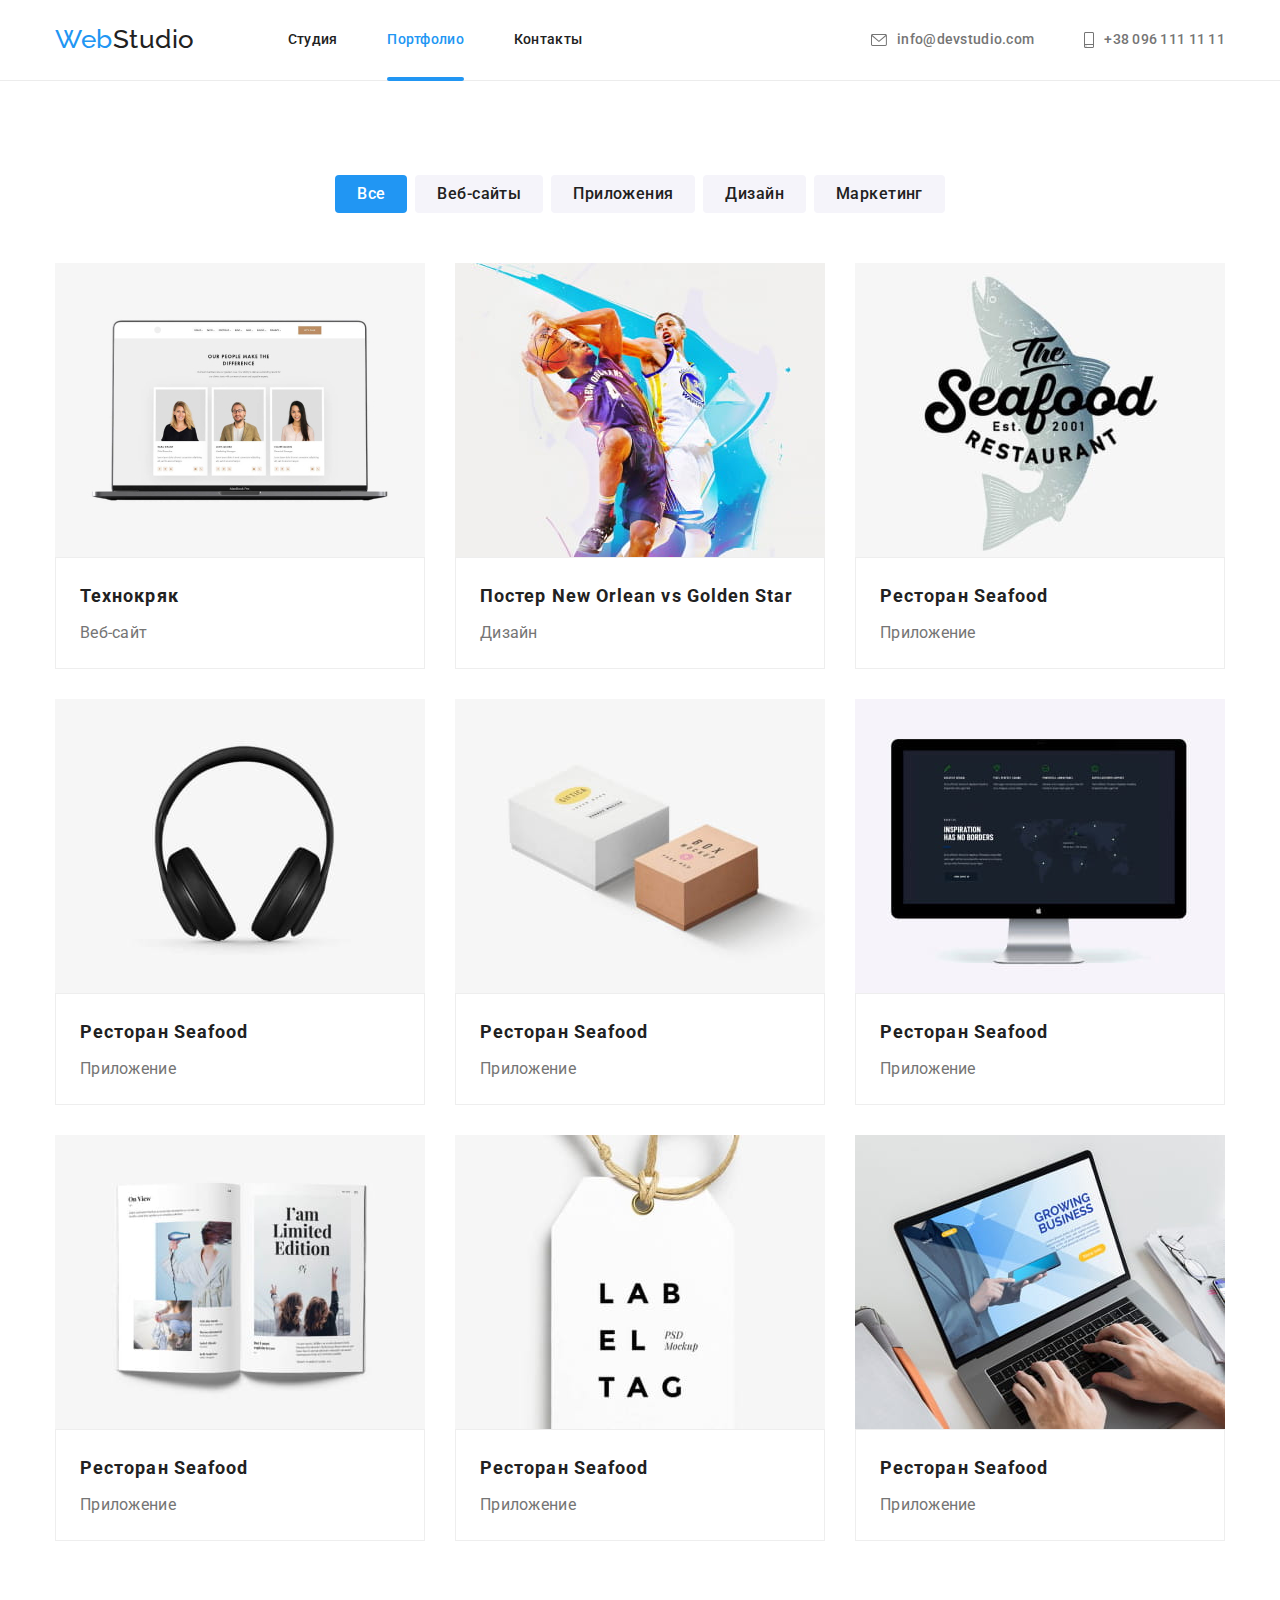
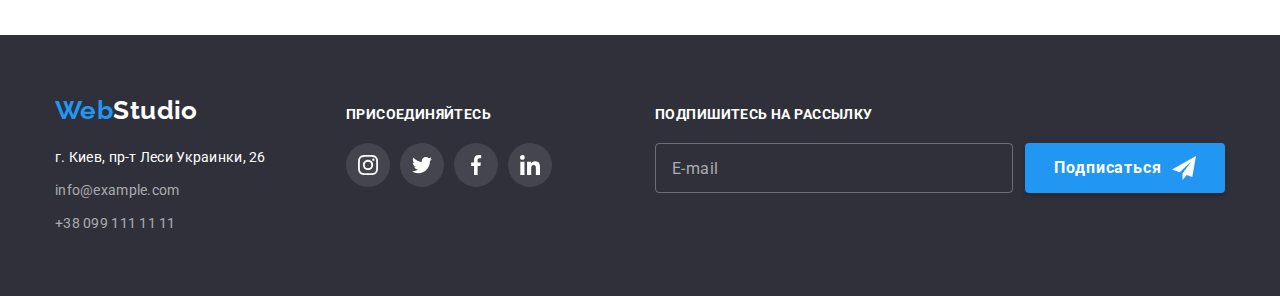
==== portfolio.html @ 921b95cb "added hw-06 files" ====
<!DOCTYPE html>
<html lang="ru">
  <head>
    <meta charset="UTF-8" />
    <meta http-equiv="X-UA-Compatible" content="IE=edge" />
    <meta name="viewport" content="width=device-width, initial-scale=1.0" />
    <title>Document</title>
    <link
      href="https://fonts.googleapis.com/css2?family=Raleway:wght@700&family=Roboto:wght@400;500;700;900&display=swap"
      rel="stylesheet"
    />
    <link
      rel="stylesheet"
      href="https://cdnjs.cloudflare.com/ajax/libs/modern-normalize/1.1.0/modern-normalize.min.css"
    />
    <link rel="stylesheet" href="./css/styles.css" />
  </head>
  <body>
    <!-- Шапка сайта -->
    <header class="header-wrap">
      <div class="container main-nav">
        <nav class="nav">
          <a href="./index.html" class="logo link"
            ><span class="accent">Web</span>Studio</a
          >

          <ul class="site-nav list">
            <li class="item">
              <a href="./index.html" class="link">Студия</a>
            </li>
            <li class="item">
              <a href="./portfolio.html" class="link current">Портфолио</a>
            </li>
            <li class="item"><a href="" class="link">Контакты</a></li>
          </ul>
        </nav>

        <ul class="address-nav list">
          <li class="item">
            <a href="mailto:info@devstudio.com" class="link contact">
              <svg class="mobile-icon" width="16" height="12">
                <use href="./images/icons.svg#envelope"></use>
              </svg>
              info@devstudio.com</a
            >
          </li>
          <li class="item">
            <a href="tel:+380961111111" class="link contact">
              <svg class="mobile-icon" width="10" height="16">
                <use href="./images/icons.svg#mobile"></use>
              </svg>
              +38 096 111 11 11</a
            >
          </li>
        </ul>
      </div>
    </header>

    <main>
      <!-- Герой -->
      <section class="section portfolio-wrap">
        <div class="container">
          <h1 class="visually-hidden">Примеры работ</h1>

          <div class="bnt-container">
            <ul class="filter-items list">
              <li class="item">
                <button type="button" class="btn-filter current">Все</button>
              </li>
              <li class="item">
                <button type="button" class="btn-filter">Веб-сайты</button>
              </li>
              <li class="item">
                <button type="button" class="btn-filter">Приложения</button>
              </li>
              <li class="item">
                <button type="button" class="btn-filter">Дизайн</button>
              </li>
              <li class="item">
                <button type="button" class="btn-filter">Маркетинг</button>
              </li>
            </ul>
          </div>

          <div class="examples-container">
            <ul class="examples-items list">
              <li class="item example">
                <a href="" class="link">
                  <div class="example-thumb">
                    <img
                      src="./images/web-tech.jpg"
                      class="image"
                      alt="приложение для ресторана"
                      width="370"
                    />
                    <p class="example-text">
                      Ресурс предлагает комплексные предложения с разным уровнем
                      функционала и сервисов. Все это позволит посетителю
                      получить исчерпывающие сведения <br />
                      о компании или частном лице.
                    </p>
                  </div>
                  <div class="text-wrap">
                    <h2 class="heading">Технокряк</h2>
                    <p class="name-filter text">Веб-сайт</p>
                  </div>
                </a>
              </li>

              <li class="item example">
                <a href="" class="link">
                  <div class="example-thumb">
                    <img
                      src="./images/desigh-poster.jpg"
                      class="image"
                      alt="приложение для ресторана"
                      width="370"
                    />
                    <p class="example-text">
                      Ресурс предлагает комплексные предложения с разным уровнем
                      функционала и сервисов. Все это позволит посетителю
                      получить исчерпывающие сведения <br />
                      о компании или частном лице.
                    </p>
                  </div>
                  <div class="text-wrap">
                    <h2 class="heading">Постер New Orlean vs Golden Star</h2>
                    <p class="name-filter text">Дизайн</p>
                  </div>
                </a>
              </li>

              <li class="item example">
                <a href="" class="link">
                  <div class="example-thumb">
                    <img
                      src="./images/app-restaurant.jpg"
                      class="image"
                      alt="приложение для ресторана"
                      width="370"
                    />
                    <p class="example-text">
                      Ресурс предлагает комплексные предложения с разным уровнем
                      функционала и сервисов. Все это позволит посетителю
                      получить исчерпывающие сведения <br />
                      о компании или частном лице.
                    </p>
                  </div>
                  <div class="text-wrap">
                    <h2 class="heading">Ресторан Seafood</h2>
                    <p class="name-filter text">Приложение</p>
                  </div>
                </a>
              </li>

              <li class="item example">
                <a href="" class="link">
                  <div class="example-thumb">
                    <img
                      src="./images/project-prime.jpg"
                      class="image"
                      alt="приложение для ресторана"
                      width="370"
                    />
                    <p class="example-text">
                      Ресурс предлагает комплексные предложения с разным уровнем
                      функционала и сервисов. Все это позволит посетителю
                      получить исчерпывающие сведения <br />
                      о компании или частном лице.
                    </p>
                  </div>
                  <div class="text-wrap">
                    <h2 class="heading">Ресторан Seafood</h2>
                    <p class="name-filter text">Приложение</p>
                  </div>
                </a>
              </li>

              <li class="item example">
                <a href="" class="link">
                  <div class="example-thumb">
                    <img
                      src="./images/boxes.jpg"
                      class="image"
                      alt="приложение для ресторана"
                      width="370"
                    />
                    <p class="example-text">
                      Ресурс предлагает комплексные предложения с разным уровнем
                      функционала и сервисов. Все это позволит посетителю
                      получить исчерпывающие сведения <br />
                      о компании или частном лице.
                    </p>
                  </div>
                  <div class="text-wrap">
                    <h2 class="heading">Ресторан Seafood</h2>
                    <p class="name-filter text">Приложение</p>
                  </div>
                </a>
              </li>

              <li class="item example">
                <a href="" class="link">
                  <div class="example-thumb">
                    <img
                      src="./images/web-inspirations.jpg"
                      class="image"
                      alt="приложение для ресторана"
                      width="370"
                    />
                    <p class="example-text">
                      Ресурс предлагает комплексные предложения с разным уровнем
                      функционала и сервисов. Все это позволит посетителю
                      получить исчерпывающие сведения <br />
                      о компании или частном лице.
                    </p>
                  </div>
                  <div class="text-wrap">
                    <h2 class="heading">Ресторан Seafood</h2>
                    <p class="name-filter text">Приложение</p>
                  </div>
                </a>
              </li>

              <li class="item example">
                <a href="" class="link">
                  <div class="example-thumb">
                    <img
                      src="./images/desing-limited.jpg"
                      class="image"
                      alt="приложение для ресторана"
                      width="370"
                    />
                    <p class="example-text">
                      Ресурс предлагает комплексные предложения с разным уровнем
                      функционала и сервисов. Все это позволит посетителю
                      получить исчерпывающие сведения <br />
                      о компании или частном лице.
                    </p>
                  </div>
                  <div class="text-wrap">
                    <h2 class="heading">Ресторан Seafood</h2>
                    <p class="name-filter text">Приложение</p>
                  </div>
                </a>
              </li>

              <li class="item example">
                <a href="" class="link">
                  <div class="example-thumb">
                    <img
                      src="./images/project-lab.jpg"
                      class="image"
                      alt="приложение для ресторана"
                      width="370"
                    />
                    <p class="example-text">
                      Ресурс предлагает комплексные предложения с разным уровнем
                      функционала и сервисов. Все это позволит посетителю
                      получить исчерпывающие сведения <br />
                      о компании или частном лице.
                    </p>
                  </div>
                  <div class="text-wrap">
                    <h2 class="heading">Ресторан Seafood</h2>
                    <p class="name-filter text">Приложение</p>
                  </div>
                </a>
              </li>

              <li class="item example">
                <a href="" class="link">
                  <div class="example-thumb">
                    <img
                      src="./images/app-growing.jpg"
                      class="image"
                      alt="приложение для ресторана"
                      width="370"
                    />
                    <p class="example-text">
                      Ресурс предлагает комплексные предложения с разным уровнем
                      функционала и сервисов. Все это позволит посетителю
                      получить исчерпывающие сведения <br />
                      о компании или частном лице.
                    </p>
                  </div>
                  <div class="text-wrap">
                    <h2 class="heading">Ресторан Seafood</h2>
                    <p class="name-filter text">Приложение</p>
                  </div>
                </a>
              </li>
            </ul>
          </div>
        </div>
      </section>
    </main>

    <!-- Подвал сайта -->
    <footer class="page-footer">
      <div class="container footer-wrap">
        <div class="address-wrap">
          <a href="./index.html" lang="en" class="logo footer"
            ><span class="accent">Web</span>Studio</a
          >

          <address class="address-section">
            <ul class="footer-items list">
              <li class="item">
                <a
                  href="https://goo.gl/maps/wA7wwZKrXkQfANAAA"
                  target="blank"
                  rel="noopener noreferrer"
                  class="link address"
                  >г. Киев, пр-т Леси Украинки, 26</a
                >
              </li>

              <li class="item">
                <a href="mailto:info@example.com" class="link contact"
                  >info@example.com</a
                >
              </li>

              <li class="item">
                <a href="tel:+380991111111" class="link contact"
                  >+38 099 111 11 11</a
                >
              </li>
            </ul>
          </address>
        </div>

        <div class="community">
          <p class="community-title">присоединяйтесь</p>
          <ul class="community-list">
            <li class="community-item list">
              <a href="https://www.instagram.com/" class="community-link link">
                <svg class="community-icon" width="20" height="20">
                  <use href="./images/icons.svg#instagram"></use>
                </svg>
              </a>
            </li>
            <li class="community-item list">
              <a href="https://www.twitter.com/" class="community-link link">
                <svg class="community-icon" width="20" height="20">
                  <use href="./images/icons.svg#twitter"></use>
                </svg>
              </a>
            </li>
            <li class="community-item list">
              <a href="https://www.facebook.com/" class="community-link link">
                <svg class="community-icon" width="20" height="20">
                  <use href="./images/icons.svg#facebook"></use>
                </svg>
              </a>
            </li>
            <li class="community-item list">
              <a href="https://www.linkedin.com/" class="community-link link">
                <svg class="community-icon" width="20" height="20">
                  <use href="./images/icons.svg#linkedin"></use>
                </svg>
              </a>
            </li>
          </ul>
        </div>
        <div class="subscribe-section">
          <form autocomplete="off">
            <label class="subscribe-field">
              <span class="subscribe-text">Подпишитесь на рассылку</span>
              <input
                type="e-mail"
                class="form-input"
                name="email"
                placeholder="E-mail"
              />
            </label>
          </form>
          <button type="submit" class="btn subscribe-btn">
            <span class="btn-text">Подписаться </span>
            <svg class="btn-icon" width="24" heigh="24">
              <use href="./images/icons.svg#send"></use>
            </svg>
          </button>
        </div>
      </div>
    </footer>
    <script src="./js/modal.js"></script>
  </body>
</html>
---- css/styles.css ----
/* html {
  box-sizing: border-box;
}

*,
*::before,
*::after {
  box-sizing: inherit;
} */

:root {
  --text-color: #757575;
  --primary-text-color: #212121;
  --accent-color: #2196f3;
  --primary-white-color: #ffffff;
  --secondary-bg-color: #f5f4fa;
  --footer-contact-color: rgba(255, 255, 255, 0.6);
}

body {
  background-color: var(--primary-white-color);
  color: var(--primary-text-color);

  font-family: Roboto, Arial, sans-serif;
  font-weight: 400;
  font-size: 14px;
  letter-spacing: 0.03em;
  line-height: 1.17;
}

/* Утилиты */

.list {
  padding: 0;
  margin: 0;
  list-style: none;
}

h1,
h2,
h3,
h4,
h5,
h6,
p {
  margin: 0;
}

ul,
ol {
  margin: 0;
  padding: 0;
  list-style: none;
}

button {
  cursor: pointer;
}

.btn {
  min-width: 200px;
  height: 50px;
  border: 0;
  border-radius: 4px;

  font-family: inherit;
  font-weight: 700;
  font-size: 16px;
  line-height: 1.88;
  letter-spacing: 0.06em;

  color: var(--primary-white-color);
  background-color: var(--accent-color);
  box-shadow: 0px 4px 4px rgba(0, 0, 0, 0.15);

  cursor: pointer;
}

.visually-hidden {
  position: absolute;
  white-space: nowrap;
  width: 1px;
  height: 1px;
  overflow: hidden;
  border: 0;
  padding: 0;
  clip: rect(0 0 0 0);
  clip-path: inset(50%);
  margin: -1px;
}

.container {
  margin-left: auto;
  margin-right: auto;
  width: 1200px;
  padding-left: 15px;
  padding-right: 15px;
}

/* --------------------------Navigation----------------------------- */

.header-wrap {
  border-bottom: 1px solid #ececec;
}

.main-nav {
  display: flex;
  align-items: center;
}

.nav {
  display: flex;
  align-items: center;
}

.site-nav {
  display: flex;
  margin-left: 93px;
}

.site-nav .item {
  position: relative;
}

.site-nav .item + .item,
.address-nav .item + .item {
  margin-left: 50px;
}

.address-nav {
  display: flex;
  margin-left: auto;
}

.logo {
  padding-top: 24px;
  padding-bottom: 25px;
  color: var(--primary-text-color);
  font-family: Raleway, sans-serif;
  font-weight: 700;
  font-size: 26px;
  line-height: 1.19;
  text-decoration: none;
}

.accent {
  color: var(--accent-color);
}

.site-nav .link {
  display: block;
  padding-top: 32px;
  padding-bottom: 32px;

  color: var(--primary-text-color);

  transition: color 250ms cubic-bezier(0.4, 0, 0.2, 1);
}

.site-nav .link:hover,
.site-nav .link:focus {
  color: var(--accent-color);
}

.link {
  font-weight: 500;
  line-height: 1.14;
  letter-spacing: 0.02em;
  text-decoration: none;
}

.link.current {
  color: var(--accent-color);
}

.link.current::after {
  position: absolute;
  left: 0;
  bottom: -1px;

  content: '';
  display: block;
  width: 100%;
  height: 4px;
  border-radius: 2px;
  background-color: var(--accent-color);
}

.address-nav .link {
  display: block;
  padding-top: 32px;
  padding-bottom: 32px;

  color: var(--text-color);

  transition: color 250ms cubic-bezier(0.4, 0, 0.2, 1);
}

.address-nav .link:hover,
.address-nav .link:focus {
  color: var(--accent-color);
}

.address-nav .contact {
  display: flex;
  align-items: center;
}

.mobile-icon {
  margin-right: 10px;
  fill: currentColor;

  transition: fill 250ms cubic-bezier(0.4, 0, 0.2, 1);
}

.mobile-icon:hover,
.mobile-icon:focus {
  fill: var(--accent-color);
}

/* ---------------------------------HERO----------------------------- */

.hero {
  padding-top: 200px;
  padding-bottom: 200px;
}

.overlay {
  max-width: 1600px;
  height: 600px;
  margin-left: auto;
  margin-right: auto;
  background-image: linear-gradient(
      to right,
      rgba(47, 48, 58, 0.4),
      rgba(47, 48, 58, 0.4)
    ),
    url(../images/hero-img.jpg);
  background-size: cover;
}

.hero-title {
  margin-top: 0;
  margin-bottom: 30px;
  margin-left: auto;
  margin-right: auto;
  max-width: 696px;

  color: var(--primary-white-color);

  font-weight: 900;
  font-size: 44px;
  line-height: 1.36;
  text-align: center;
  letter-spacing: 0.06em;
  text-transform: uppercase;
}

.btn-wrap {
  display: flex;
  justify-content: center;
  align-items: center;
}

.btn {
  transition: color 250ms cubic-bezier(0.4, 0, 0.2, 1),
    background-color 250ms cubic-bezier(0.4, 0, 0.2, 1);
}

.btn:hover,
.btn:focus {
  color: var(--accent-color);
  background-color: var(--primary-white-color);
}

/* -----------------------------Features----------------------------- */

.features {
  padding-top: 94px;
}

.feature-list .feature-icon {
  display: flex;
  justify-content: center;
  align-items: center;
  height: 120px;
  margin-bottom: 30px;
  background: #f5f4fa;
  border-radius: 4px;
}

.feature-list {
  display: flex;
  flex-wrap: wrap;
}

.feature-list .item {
  width: 270px;
}

.item-list:not(:last-child) {
  margin-right: 30px;
}

.feature-list .title {
  font-size: 14px;
  font-weight: 700;
  line-height: 1.14;
  text-transform: uppercase;
}

.list .text {
  margin-top: 10px;
  margin-bottom: 0;
  color: var(--text-color);

  line-height: 1.71;
}

.occupation {
  padding-top: 94px;
  padding-bottom: 94px;
}

.section-title {
  color: var(--primary-text-color);

  font-weight: 700;
  font-size: 36px;
  line-height: 1.17;
  text-align: center;
}

.features-items .title {
  color: var(--primary-text-color);
}

/* ---------------------------OCCUPATIONS----------------------------- */

.img-list {
  display: flex;
  flex-wrap: wrap;
  margin-top: 50px;
}

.img-list .item {
  position: relative;
}

.img-list .item:not(:last-child) {
  margin-right: 30px;
}

.occupation-overlay {
  position: absolute;
  left: 0;
  bottom: 3px;
  display: flex;
  align-items: center;
  justify-content: center;
  width: 100%;
  height: 70px;

  background: rgba(47, 48, 58, 0.8);
}

.occupation-title {
  font-family: 'Roboto';
  font-weight: 700;
  font-size: 14px;
  line-height: 1.14;
  text-transform: uppercase;
  color: var(--primary-white-color);
}

/* ------------------------------Members----------------------------- */

.members-wrap {
  padding-top: 94px;
  padding-bottom: 94px;
  background-color: var(--secondary-bg-color);
}

.member-items {
  display: flex;
  flex-wrap: wrap;
  margin-top: 50px;
}

.member-items .item {
  padding-bottom: 30px;
  background-color: var(--primary-white-color);
  box-shadow: 0px 1px 1px rgba(0, 0, 0, 0.14), 0px 2px 1px rgba(0, 0, 0, 0.2);
  border-radius: 0px 0px 4px 4px;
}

.member-items .item:not(:last-child) {
  margin-right: 30px;
}

.member-items .name {
  margin-top: 30px;
  margin-bottom: 0;

  color: var(--primary-text-color);

  font-weight: 500;
  font-size: 16px;
  line-height: 1.19;
  text-align: center;
}

.member-items .text {
  margin-top: 10px;

  font-size: 16px;
  line-height: 1.19;
  text-align: center;
}

/* ----------------------------SOCIALS------------------------ */

.social-list {
  display: flex;
  justify-content: center;
  align-items: center;
  margin-top: 16px;
}

.social-item .link {
  display: flex;
  align-items: center;
}

.social-item:not(:last-child) {
  margin-right: 10px;
}

.social-link {
  display: flex;
  justify-content: center;
  align-items: center;
  width: 44px;
  height: 44px;
  border-radius: 50%;
  background-color: transparent;

  transition: background-color 250ms cubic-bezier(0.4, 0, 0.2, 1);
}

.social-link:hover,
.social-link:focus {
  background-color: var(--accent-color);
}

.social-icon {
  fill: #afb1b8;

  transition: fill 250ms cubic-bezier(0.4, 0, 0.2, 1);
}

.social-item:hover .social-icon,
.social-link:focus .social-icon {
  fill: var(--primary-white-color);
}
/* --------------------------CLIENTS--------------------------- */

.clients {
  padding-top: 94px;
  padding-bottom: 94px;
}

.clients-title {
  text-align: center;
  margin-left: auto;
  margin-right: auto;
  margin-bottom: 50px;

  font-size: 36px;
  line-height: 1.17;
}

.clients-list {
  display: flex;
  justify-content: space-between;
}

.clients-item {
  width: 170px;
  height: 92px;
}

.clients-link {
  width: 100%;
  height: 100%;
  display: flex;
  align-items: center;
  justify-content: center;
  border: 1px solid #afb1b8;
  border-radius: 4px;

  transition: border-color 250ms cubic-bezier(0.4, 0, 0.2, 1);
}

.clients-link:hover,
.clients-link:focus {
  border-color: var(--accent-color);
}

.clients-icon {
  fill: #afb1b8;

  transition: fill 250ms cubic-bezier(0.4, 0, 0.2, 1);
}

.clients-link:hover .clients-icon,
.clients-link:focus .clients-icon {
  fill: var(--accent-color);
}

/* --------------------------Footer------------------------------ */

.page-footer .footer-wrap {
  display: flex;
  justify-content: space-between;
}

.address-wrap {
  display: flex;
  flex-direction: column;
  margin-right: 70px;
}

.page-footer {
  padding-top: 60px;
  padding-bottom: 60px;
  background-color: #2f303a;
}

.logo.footer {
  padding: 0;
  margin-bottom: 20px;
  color: var(--primary-white-color);
}

.footer-items .address {
  display: block;
  color: var(--primary-white-color);
}

.footer-items .contact {
  display: block;
  margin-top: 9px;

  color: var(--footer-contact-color);
}

.footer-items .link {
  font-weight: inherit;
  line-height: 1.71;
  text-decoration: none;
  font-style: normal;

  transition: color 250ms cubic-bezier(0.4, 0, 0.2, 1);
}

.footer-items .link:hover,
.footer-items .link:focus {
  color: var(--accent-color);
}

/* -------------------------COMMUNITY--------------------------- */

.community {
  min-width: 206px;
  margin-top: 12px;
  display: flex;
  flex-direction: column;
}

.community-title {
  display: flex;
  margin-bottom: 20px;

  font-weight: 700;
  font-size: 14px;
  line-height: 1.14;
  text-transform: uppercase;
  color: var(--primary-white-color);
}

.community-list {
  display: flex;
}

.community-item:not(:last-child) {
  margin-right: 10px;
}

.community-link {
  display: flex;
  justify-content: center;
  align-items: center;
  width: 44px;
  height: 44px;
  border-radius: 50%;
  background-color: rgba(255, 255, 255, 0.1);

  transition: background-color 250ms cubic-bezier(0.4, 0, 0.2, 1);
}

.community-link:hover,
.community-link:focus {
  background-color: var(--accent-color);
}

.community-icon {
  fill: var(--primary-white-color);
}

/* ---------------------------SUBSCRIBE---------------------------- */

.subscribe-section {
  display: flex;
  align-items: flex-end;
  min-width: 570px;
  height: 86px;
  margin-top: 12px;
  margin-left: 93px;
}

.subscribe-field {
  display: flex;
  flex-direction: column;
}

.subscribe-field input::placeholder {
  font-weight: 400;
  font-size: 16px;
  line-height: 1.25;
  letter-spacing: 0.03em;

  color: rgba(255, 255, 255, 0.6);
}

.subscribe-text {
  margin-bottom: 20px;

  font-weight: 700;
  line-height: 1.14;
  text-transform: uppercase;

  color: var(--primary-white-color);
}

.subscribe-btn {
  display: flex;
  align-items: center;
  justify-content: center;
  margin-left: 12px;
  font-weight: 700;
  font-size: 16px;
  line-height: 1.88;

  letter-spacing: 0.06em;
  fill: currentColor;

  transition: fill 250ms cubic-bezier(0.4, 0, 0.2, 1);
}

.btn-icon {
  height: 100%;
  margin-left: 10px;
}

.subscribe-btn:hover .btn-icon,
.subscribe-btn:focus .btn-icon {
  fill: var(--accent-color);
}

.form-input {
  padding-top: 15px;
  padding-bottom: 15px;
  padding-left: 16px;
  width: 358px;
  height: 50px;

  font-family: inherit;
  font-size: 16px;
  line-height: 1.25;

  display: flex;
  align-items: center;
  letter-spacing: 0.03em;

  color: rgba(255, 255, 255, 0.6);

  border: 1px solid rgba(255, 255, 255, 0.3);
  background-color: transparent;
  border-radius: 4px;
}

/* ---------------------------PORTFOLIO -------------------------*/
/* ----------------------------Buttons ----------------------------*/

.portfolio-wrap {
  padding-top: 94px;
  padding-bottom: 94px;
}

.filter-items {
  display: flex;
  flex-wrap: wrap;
  justify-content: center;
}

.filter-items .item:not(:last-child) {
  margin-right: 8px;
}

.btn-filter {
  padding: 6px 22px;
  border: 0;
  border-radius: 4px;

  color: var(--primary-text-color);
  background-color: var(--secondary-bg-color);

  font-family: inherit;
  font-weight: 500;
  font-size: 16px;
  line-height: 1.62;
  letter-spacing: inherit;

  transition: color 250ms cubic-bezier(0.4, 0, 0.2, 1),
    background-color 250ms cubic-bezier(0.4, 0, 0.2, 1),
    box-shadow 250ms cubic-bezier(0.4, 0, 0.2, 1);
}

.btn-filter:hover,
.btn-filter:focus {
  color: var(--primary-white-color);
  background-color: var(--accent-color);
  box-shadow: 0px 3px 1px rgba(0, 0, 0, 0.1), 0px 1px 2px rgba(0, 0, 0, 0.08),
    0px 2px 2px rgba(0, 0, 0, 0.12);
}

.btn-filter.current {
  color: var(--primary-white-color);
  background-color: var(--accent-color);

  cursor: pointer;
}

/* ------------------- Heading Portfolio --------------------------*/

.examples-items {
  display: flex;
  flex-wrap: wrap;
  margin-top: 50px;
  margin-right: -30px;
  margin-bottom: -30px;
}

.examples-items .item {
  width: calc(100% / 3 - 30px);
  margin-right: 30px;
  margin-bottom: 30px;
  overflow: hidden;

  transition: box-shadow 250ms cubic-bezier(0.4, 0, 0.2, 1);
}

.examples-items .item:hover {
  box-shadow: 0px 1px 1px rgba(0, 0, 0, 0.12), 0px 4px 4px rgba(0, 0, 0, 0.06),
    1px 4px 6px rgba(0, 0, 0, 0.16);
}

.text-wrap {
  padding: 20px 24px;

  border: 1px solid #eeeeee;
  box-sizing: border-box;
}

.image {
  display: block;
  line-height: 0;
}

.examples-items .heading {
  color: var(--primary-text-color);

  font-weight: 700;
  font-size: 18px;
  line-height: 2;
  letter-spacing: 0.06em;

  transition: color 250ms cubic-bezier(0.4, 0, 0.2, 1);
}

.examples-items .heading:hover,
.examples-items .heading:focus {
  color: var(--accent-color);
}

.examples-items .text {
  margin-top: 4px;

  font-size: 16px;
  line-height: 1.88;
  font-weight: 400;

  transition: color 250ms cubic-bezier(0.4, 0, 0.2, 1);
}

.examples-items .text:hover,
.examples-items .text:focus {
  color: var(--accent-color);
}

.example:hover .text-item {
  transform: translateY(0);
  opacity: 1;

  transition: transform 250ms cubic-bezier(0.4, 0, 0.2, 1);
}

.example:hover .example-text {
  transform: translateY(0);
  opacity: 1;

  transition: transform 250ms cubic-bezier(0.4, 0, 0.2, 1);
}

.example-thumb {
  position: relative;
  overflow: hidden;
}

.example-text {
  position: absolute;
  left: 0;
  top: 0;
  display: flex;
  align-items: center;
  padding: 63px 24px;
  width: 100%;
  height: 100%;
  background-color: rgba(33, 150, 243, 0.9);
  font-weight: 400;
  font-size: 18px;
  line-height: 1.56;
  letter-spacing: 0.03em;

  color: var(--primary-white-color);

  transform: translateY(100%);
  opacity: 0;
  transition: transform 250ms cubic-bezier(0.4, 0, 0.2, 1),
    opacity 250ms cubic-bezier(0.4, 0, 0.2, 1);
}

/* .text-item {
  position: absolute;
  left: 0;
  top: 0;
  z-index: 1;
  display: flex;
  padding: 63px 24px;

  transform: translateY(100%);
  opacity: 0;
  transition: transform 250ms cubic-bezier(0.4, 0, 0.2, 1),
    opacity 250ms cubic-bezier(0.4, 0, 0.2, 1);
} */

.example-text {
}

/* ---------------------------BACKDROP---------------------------- */

.backdrop {
  position: fixed;
  top: 0;
  left: 0;
  width: 100%;
  height: 100%;

  opacity: 1;

  background-color: rgba(0, 0, 0, 0.2);
}

.backdrop.is-hidden {
  opacity: 0;
  pointer-events: none;
}

.backdrop.is-hidden .modal {
  transform: translate(-50%, -50%) scale(0.3);
}

/* ----------------------------MODAL--------------------------------- */

.modal {
  position: absolute;
  top: 50%;
  left: 50%;
  transform: translate(-50%, -50%);
  min-width: 528px;
  min-height: 581px;
  padding: 40px;

  background-color: var(--primary-white-color);
  box-shadow: 0px 1px 3px rgba(0, 0, 0, 0.12), 0px 1px 1px rgba(0, 0, 0, 0.14),
    0px 2px 1px rgba(0, 0, 0, 0.2);
  border-radius: 4px;

  transform: translate(-50%, -50%) scale(1);

  transition: transform 250ms cubic-bezier(0.4, 0, 0.2, 1);
}

.modal-button {
  position: absolute;
  top: 8px;
  right: 8px;
  padding: 0;
  width: 30px;
  height: 30px;
  border: 1px solid rgba(0, 0, 0, 0.1);
  border-radius: 50%;

  background-color: var(--primary-white-color);
}

.modal-button:hover > .close-icon {
  fill: var(--accent-color);
}

.close-icon {
  position: absolute;
  left: 50%;
  right: 50%;
  transform: translate(-50%, -50%);
}

.form {
  position: relative;
}

.form-title {
  margin-bottom: 30px;
  font-size: 20px;
  line-height: 1.15;
  text-align: center;
}

.label-field {
  display: block;
  position: relative;
  margin-bottom: 28px;
}

.label-field:focus-within > .label-form-input {
  border-color: var(--accent-color);
  outline: none;
}

.label-field:focus-within > .form-icon {
  fill: var(--accent-color);
}

.label-form-input {
  display: block;
  border: 1px solid rgba(33, 33, 33, 0.2);
  border-radius: 4px;

  width: 100%;
  height: 40px;
  padding-left: 42px;

  line-height: 1.14;
  letter-spacing: 0.01em;
}

.text-label {
  position: relative;
  display: block;
  margin-bottom: 20px;
}

.text-label:focus-within > .text-input {
  border-color: var(--accent-color);
  outline: none;
}

.form-label {
  position: absolute;
  top: -18px;

  font-size: 12px;
  line-height: 1.16;
  letter-spacing: 0.01em;

  color: var(--text-color);
}

.comment-label {
  position: absolute;
  top: -18px;

  font-size: 12px;
  line-height: 1.16;
  letter-spacing: 0.01em;

  color: var(--text-color);
}

.text-input {
  width: 100%;
  height: 120px;
  padding: 12px 15px;

  border: 1px solid rgba(33, 33, 33, 0.2);
  border-radius: 4px;

  resize: none;
}

.text-input::placeholder {
  line-height: 1.14;
  letter-spacing: 0.01em;

  color: rgba(117, 117, 117, 0.5);
}

.form-icon {
  position: absolute;
  left: 15px;
  top: 50%;
  transform: translateY(-50%);
}

.field {
  display: flex;
  justify-content: center;
  align-items: center;
}

.checkbox {
  position: absolute;
  width: 1px;
  height: 1px;
  margin: -1px;
  border: 0;
  padding: 0;
  clip: rect(0 0 0 0);
  overflow: hidden;
}

.checkbox:checked + .checkbox-icon {
  border-color: transparent;
  background-color: var(--accent-color);
  /* background-size: contain;
  background-origin: border-box; */
  /* background-image: url(../images/check.svg); */
}

.checkbox-icon {
  position: relative;
  display: block;
  width: 16px;
  height: 15px;
  margin-right: 7px;

  border: 2px solid var(--primary-text-color);
  border-radius: 2px;
}

.icon-check {
  position: absolute;
  left: 50%;
  top: 50%;
  transform: translate(-50%, -50%);
}

.label {
  line-height: 1.71;

  color: var(--text-color);
}

.form-link {
  color: var(--accent-color);
}

.btn-wrap {
  display: flex;
  align-items: center;
  margin-top: 30px;
}
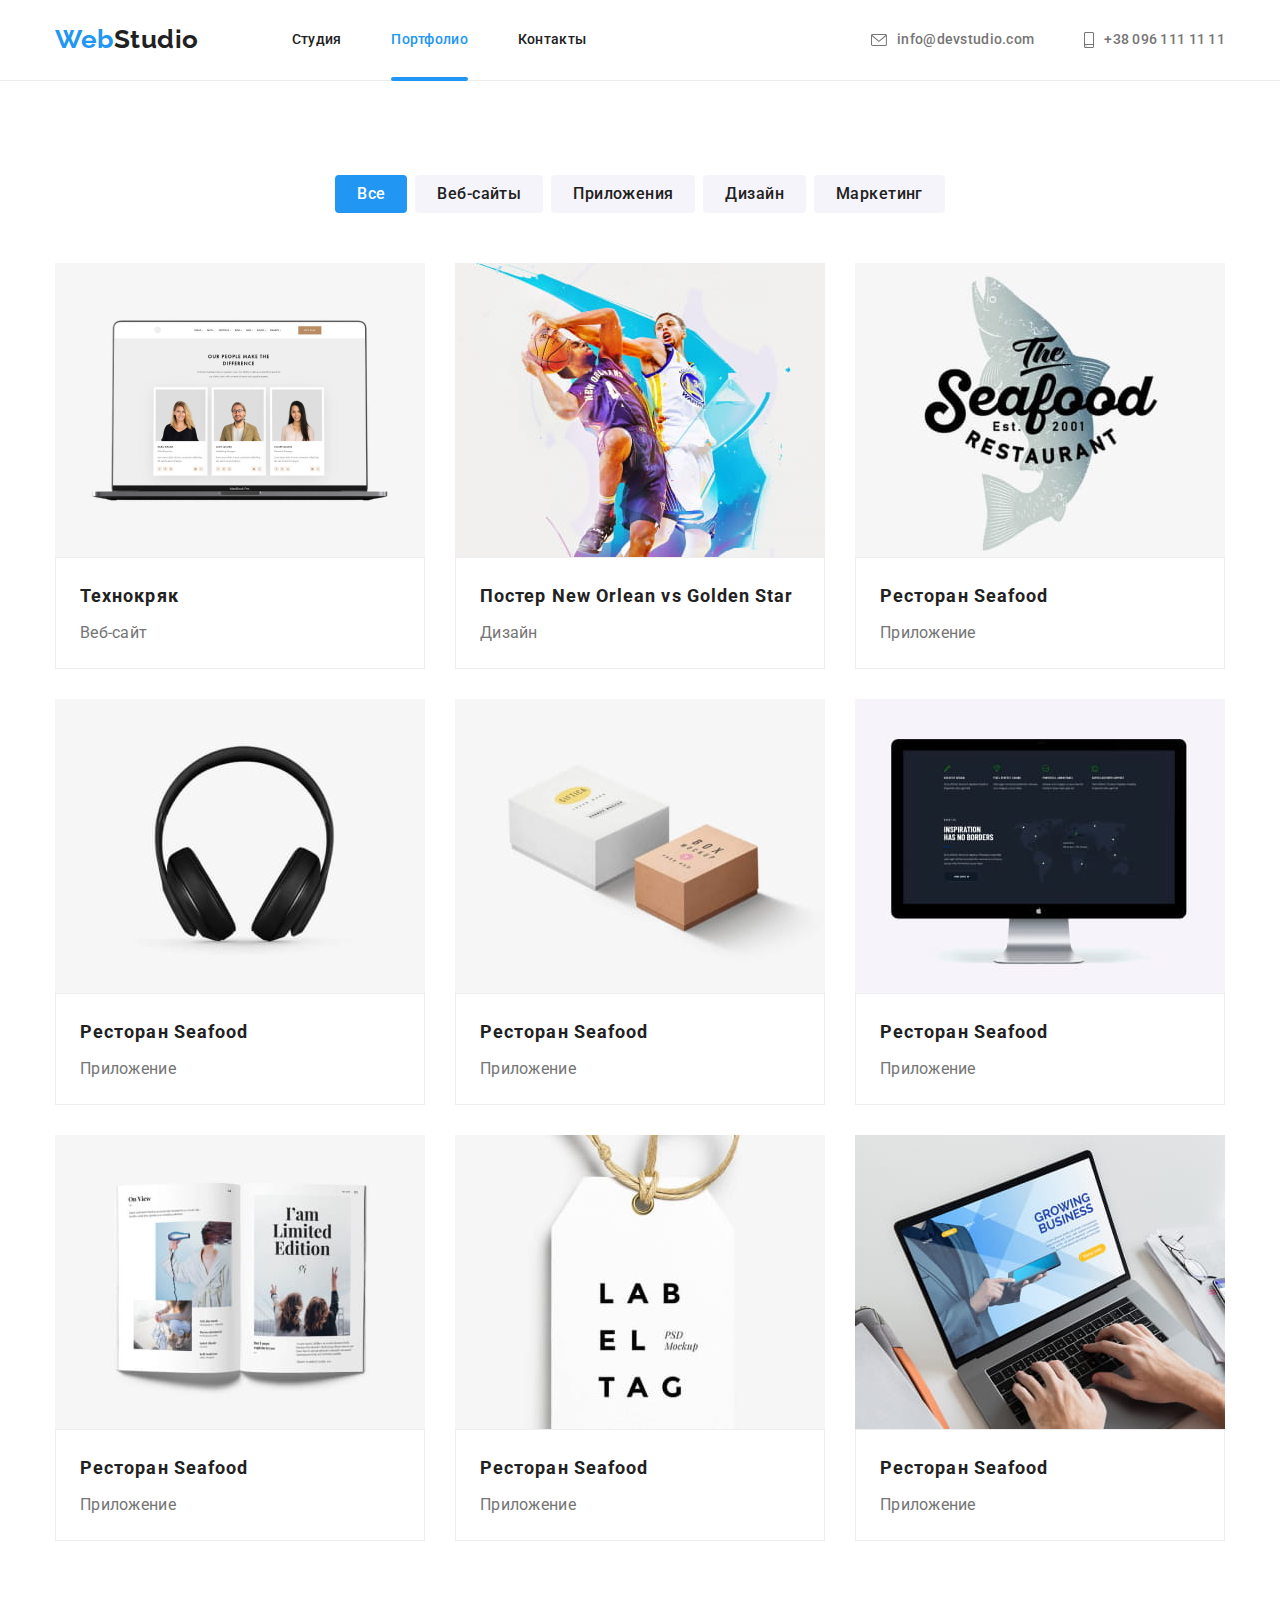
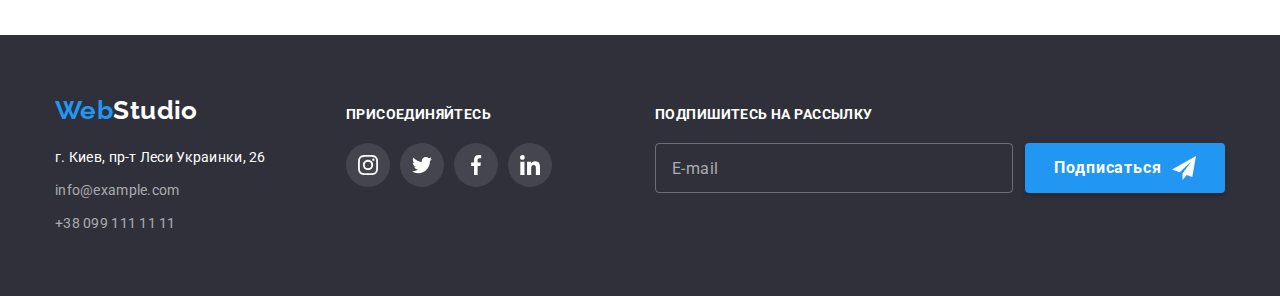
==== commit b0aea9d5: "renaming classes BEM" ====
--- a/portfolio.html
+++ b/portfolio.html
@@ -16,37 +16,43 @@
     <link rel="stylesheet" href="./css/styles.css" />
   </head>
   <body>
-    <!-- Шапка сайта -->
-    <header class="header-wrap">
-      <div class="container main-nav">
-        <nav class="nav">
+    <!-----------------------------HEADER----------------------------->
+    <header class="header">
+      <div class="container header__container">
+        <nav class="header__nav">
           <a href="./index.html" class="logo link"
-            ><span class="accent">Web</span>Studio</a
+            ><span class="logo--accent">Web</span>Studio</a
           >
 
           <ul class="site-nav list">
-            <li class="item">
-              <a href="./index.html" class="link">Студия</a>
-            </li>
-            <li class="item">
-              <a href="./portfolio.html" class="link current">Портфолио</a>
-            </li>
-            <li class="item"><a href="" class="link">Контакты</a></li>
+            <li class="site-nav__item">
+              <a href="./index.html" class="site-nav__link link">Студия</a>
+            </li>
+            <li class="site-nav__item item">
+              <a
+                href="./portfolio.html"
+                class="site-nav__link link site-nav__link--current"
+                >Портфолио</a
+              >
+            </li>
+            <li class="site-nav__item item">
+              <a href="" class="site-nav__link link">Контакты</a>
+            </li>
           </ul>
         </nav>
 
         <ul class="address-nav list">
-          <li class="item">
-            <a href="mailto:info@devstudio.com" class="link contact">
-              <svg class="mobile-icon" width="16" height="12">
+          <li class="address-nav__item">
+            <a href="mailto:info@devstudio.com" class="address-nav__link link">
+              <svg class="address-nav__icon" width="16" height="12">
                 <use href="./images/icons.svg#envelope"></use>
               </svg>
               info@devstudio.com</a
             >
           </li>
-          <li class="item">
-            <a href="tel:+380961111111" class="link contact">
-              <svg class="mobile-icon" width="10" height="16">
+          <li class="address-nav__item">
+            <a href="tel:+380961111111" class="address-nav__link link">
+              <svg class="address-nav__icon" width="10" height="16">
                 <use href="./images/icons.svg#mobile"></use>
               </svg>
               +38 096 111 11 11</a
@@ -57,236 +63,247 @@
     </header>
 
     <main>
-      <!-- Герой -->
-      <section class="section portfolio-wrap">
+      <!----------------------------PORTFOLIO ------------------------->
+      <section class="portfolio__section">
         <div class="container">
           <h1 class="visually-hidden">Примеры работ</h1>
 
-          <div class="bnt-container">
-            <ul class="filter-items list">
-              <li class="item">
-                <button type="button" class="btn-filter current">Все</button>
-              </li>
-              <li class="item">
-                <button type="button" class="btn-filter">Веб-сайты</button>
-              </li>
-              <li class="item">
-                <button type="button" class="btn-filter">Приложения</button>
-              </li>
-              <li class="item">
-                <button type="button" class="btn-filter">Дизайн</button>
-              </li>
-              <li class="item">
-                <button type="button" class="btn-filter">Маркетинг</button>
+          <!-- -----------------------Buttons ------------------------->
+
+          <div class="filter__container">
+            <ul class="filter__list list">
+              <li class="filter__item">
+                <button
+                  type="button"
+                  class="filter__button filter__button--current"
+                >
+                  Все
+                </button>
+              </li>
+              <li class="filter__item">
+                <button type="button" class="filter__button">Веб-сайты</button>
+              </li>
+              <li class="filter__item">
+                <button type="button" class="filter__button">Приложения</button>
+              </li>
+              <li class="filter__item">
+                <button type="button" class="filter__button">Дизайн</button>
+              </li>
+              <li class="filter__item">
+                <button type="button" class="filter__button">Маркетинг</button>
               </li>
             </ul>
           </div>
 
-          <div class="examples-container">
-            <ul class="examples-items list">
-              <li class="item example">
-                <a href="" class="link">
-                  <div class="example-thumb">
+          <!-- ---------------- Heading Portfolio ------------------------ -->
+
+          <div class="examples__container">
+            <ul class="examples__list list">
+              <li class="examples__item">
+                <a href="" class="link">
+                  <div class="examples__thumb">
                     <img
                       src="./images/web-tech.jpg"
                       class="image"
                       alt="приложение для ресторана"
                       width="370"
                     />
-                    <p class="example-text">
-                      Ресурс предлагает комплексные предложения с разным уровнем
-                      функционала и сервисов. Все это позволит посетителю
-                      получить исчерпывающие сведения <br />
-                      о компании или частном лице.
-                    </p>
-                  </div>
-                  <div class="text-wrap">
-                    <h2 class="heading">Технокряк</h2>
-                    <p class="name-filter text">Веб-сайт</p>
-                  </div>
-                </a>
-              </li>
-
-              <li class="item example">
-                <a href="" class="link">
-                  <div class="example-thumb">
+                    <p class="examples__text">
+                      Ресурс предлагает комплексные предложения с разным уровнем
+                      функционала и сервисов. Все это позволит посетителю
+                      получить исчерпывающие сведения <br />
+                      о компании или частном лице.
+                    </p>
+                  </div>
+                  <div class="examples__label-wrap">
+                    <h2 class="examples__heading">Технокряк</h2>
+                    <p class="examples__label">Веб-сайт</p>
+                  </div>
+                </a>
+              </li>
+
+              <li class="examples__item">
+                <a href="" class="link">
+                  <div class="examples__thumb">
                     <img
                       src="./images/desigh-poster.jpg"
                       class="image"
                       alt="приложение для ресторана"
                       width="370"
                     />
-                    <p class="example-text">
-                      Ресурс предлагает комплексные предложения с разным уровнем
-                      функционала и сервисов. Все это позволит посетителю
-                      получить исчерпывающие сведения <br />
-                      о компании или частном лице.
-                    </p>
-                  </div>
-                  <div class="text-wrap">
-                    <h2 class="heading">Постер New Orlean vs Golden Star</h2>
-                    <p class="name-filter text">Дизайн</p>
-                  </div>
-                </a>
-              </li>
-
-              <li class="item example">
-                <a href="" class="link">
-                  <div class="example-thumb">
+                    <p class="examples__text">
+                      Ресурс предлагает комплексные предложения с разным уровнем
+                      функционала и сервисов. Все это позволит посетителю
+                      получить исчерпывающие сведения <br />
+                      о компании или частном лице.
+                    </p>
+                  </div>
+                  <div class="examples__label-wrap">
+                    <h2 class="examples__heading">
+                      Постер New Orlean vs Golden Star
+                    </h2>
+                    <p class="examples__label">Дизайн</p>
+                  </div>
+                </a>
+              </li>
+
+              <li class="examples__item">
+                <a href="" class="link">
+                  <div class="examples__thumb">
                     <img
                       src="./images/app-restaurant.jpg"
                       class="image"
                       alt="приложение для ресторана"
                       width="370"
                     />
-                    <p class="example-text">
-                      Ресурс предлагает комплексные предложения с разным уровнем
-                      функционала и сервисов. Все это позволит посетителю
-                      получить исчерпывающие сведения <br />
-                      о компании или частном лице.
-                    </p>
-                  </div>
-                  <div class="text-wrap">
-                    <h2 class="heading">Ресторан Seafood</h2>
-                    <p class="name-filter text">Приложение</p>
-                  </div>
-                </a>
-              </li>
-
-              <li class="item example">
-                <a href="" class="link">
-                  <div class="example-thumb">
+                    <p class="examples__text">
+                      Ресурс предлагает комплексные предложения с разным уровнем
+                      функционала и сервисов. Все это позволит посетителю
+                      получить исчерпывающие сведения <br />
+                      о компании или частном лице.
+                    </p>
+                  </div>
+                  <div class="examples__label-wrap">
+                    <h2 class="examples__heading">Ресторан Seafood</h2>
+                    <p class="examples__label">Приложение</p>
+                  </div>
+                </a>
+              </li>
+
+              <li class="examples__item">
+                <a href="" class="link">
+                  <div class="examples__thumb">
                     <img
                       src="./images/project-prime.jpg"
                       class="image"
                       alt="приложение для ресторана"
                       width="370"
                     />
-                    <p class="example-text">
-                      Ресурс предлагает комплексные предложения с разным уровнем
-                      функционала и сервисов. Все это позволит посетителю
-                      получить исчерпывающие сведения <br />
-                      о компании или частном лице.
-                    </p>
-                  </div>
-                  <div class="text-wrap">
-                    <h2 class="heading">Ресторан Seafood</h2>
-                    <p class="name-filter text">Приложение</p>
-                  </div>
-                </a>
-              </li>
-
-              <li class="item example">
-                <a href="" class="link">
-                  <div class="example-thumb">
+                    <p class="examples__text">
+                      Ресурс предлагает комплексные предложения с разным уровнем
+                      функционала и сервисов. Все это позволит посетителю
+                      получить исчерпывающие сведения <br />
+                      о компании или частном лице.
+                    </p>
+                  </div>
+                  <div class="examples__label-wrap">
+                    <h2 class="examples__heading">Ресторан Seafood</h2>
+                    <p class="examples__label">Приложение</p>
+                  </div>
+                </a>
+              </li>
+
+              <li class="examples__item">
+                <a href="" class="link">
+                  <div class="examples__thumb">
                     <img
                       src="./images/boxes.jpg"
                       class="image"
                       alt="приложение для ресторана"
                       width="370"
                     />
-                    <p class="example-text">
-                      Ресурс предлагает комплексные предложения с разным уровнем
-                      функционала и сервисов. Все это позволит посетителю
-                      получить исчерпывающие сведения <br />
-                      о компании или частном лице.
-                    </p>
-                  </div>
-                  <div class="text-wrap">
-                    <h2 class="heading">Ресторан Seafood</h2>
-                    <p class="name-filter text">Приложение</p>
-                  </div>
-                </a>
-              </li>
-
-              <li class="item example">
-                <a href="" class="link">
-                  <div class="example-thumb">
+                    <p class="examples__text">
+                      Ресурс предлагает комплексные предложения с разным уровнем
+                      функционала и сервисов. Все это позволит посетителю
+                      получить исчерпывающие сведения <br />
+                      о компании или частном лице.
+                    </p>
+                  </div>
+                  <div class="examples__label-wrap">
+                    <h2 class="examples__heading">Ресторан Seafood</h2>
+                    <p class="examples__label">Приложение</p>
+                  </div>
+                </a>
+              </li>
+
+              <li class="examples__item">
+                <a href="" class="link">
+                  <div class="examples__thumb">
                     <img
                       src="./images/web-inspirations.jpg"
                       class="image"
                       alt="приложение для ресторана"
                       width="370"
                     />
-                    <p class="example-text">
-                      Ресурс предлагает комплексные предложения с разным уровнем
-                      функционала и сервисов. Все это позволит посетителю
-                      получить исчерпывающие сведения <br />
-                      о компании или частном лице.
-                    </p>
-                  </div>
-                  <div class="text-wrap">
-                    <h2 class="heading">Ресторан Seafood</h2>
-                    <p class="name-filter text">Приложение</p>
-                  </div>
-                </a>
-              </li>
-
-              <li class="item example">
-                <a href="" class="link">
-                  <div class="example-thumb">
+                    <p class="examples__text">
+                      Ресурс предлагает комплексные предложения с разным уровнем
+                      функционала и сервисов. Все это позволит посетителю
+                      получить исчерпывающие сведения <br />
+                      о компании или частном лице.
+                    </p>
+                  </div>
+                  <div class="examples__label-wrap">
+                    <h2 class="examples__heading">Ресторан Seafood</h2>
+                    <p class="examples__label">Приложение</p>
+                  </div>
+                </a>
+              </li>
+
+              <li class="examples__item">
+                <a href="" class="link">
+                  <div class="examples__thumb">
                     <img
                       src="./images/desing-limited.jpg"
                       class="image"
                       alt="приложение для ресторана"
                       width="370"
                     />
-                    <p class="example-text">
-                      Ресурс предлагает комплексные предложения с разным уровнем
-                      функционала и сервисов. Все это позволит посетителю
-                      получить исчерпывающие сведения <br />
-                      о компании или частном лице.
-                    </p>
-                  </div>
-                  <div class="text-wrap">
-                    <h2 class="heading">Ресторан Seafood</h2>
-                    <p class="name-filter text">Приложение</p>
-                  </div>
-                </a>
-              </li>
-
-              <li class="item example">
-                <a href="" class="link">
-                  <div class="example-thumb">
+                    <p class="examples__text">
+                      Ресурс предлагает комплексные предложения с разным уровнем
+                      функционала и сервисов. Все это позволит посетителю
+                      получить исчерпывающие сведения <br />
+                      о компании или частном лице.
+                    </p>
+                  </div>
+                  <div class="examples__label-wrap">
+                    <h2 class="examples__heading">Ресторан Seafood</h2>
+                    <p class="examples__label">Приложение</p>
+                  </div>
+                </a>
+              </li>
+
+              <li class="examples__item">
+                <a href="" class="link">
+                  <div class="examples__thumb">
                     <img
                       src="./images/project-lab.jpg"
                       class="image"
                       alt="приложение для ресторана"
                       width="370"
                     />
-                    <p class="example-text">
-                      Ресурс предлагает комплексные предложения с разным уровнем
-                      функционала и сервисов. Все это позволит посетителю
-                      получить исчерпывающие сведения <br />
-                      о компании или частном лице.
-                    </p>
-                  </div>
-                  <div class="text-wrap">
-                    <h2 class="heading">Ресторан Seafood</h2>
-                    <p class="name-filter text">Приложение</p>
-                  </div>
-                </a>
-              </li>
-
-              <li class="item example">
-                <a href="" class="link">
-                  <div class="example-thumb">
+                    <p class="examples__text">
+                      Ресурс предлагает комплексные предложения с разным уровнем
+                      функционала и сервисов. Все это позволит посетителю
+                      получить исчерпывающие сведения <br />
+                      о компании или частном лице.
+                    </p>
+                  </div>
+                  <div class="examples__label-wrap">
+                    <h2 class="examples__heading">Ресторан Seafood</h2>
+                    <p class="examples__label">Приложение</p>
+                  </div>
+                </a>
+              </li>
+
+              <li class="examples__item">
+                <a href="" class="link">
+                  <div class="examples__thumb">
                     <img
                       src="./images/app-growing.jpg"
                       class="image"
                       alt="приложение для ресторана"
                       width="370"
                     />
-                    <p class="example-text">
-                      Ресурс предлагает комплексные предложения с разным уровнем
-                      функционала и сервисов. Все это позволит посетителю
-                      получить исчерпывающие сведения <br />
-                      о компании или частном лице.
-                    </p>
-                  </div>
-                  <div class="text-wrap">
-                    <h2 class="heading">Ресторан Seafood</h2>
-                    <p class="name-filter text">Приложение</p>
+                    <p class="examples__text">
+                      Ресурс предлагает комплексные предложения с разным уровнем
+                      функционала и сервисов. Все это позволит посетителю
+                      получить исчерпывающие сведения <br />
+                      о компании или частном лице.
+                    </p>
+                  </div>
+                  <div class="examples__label-wrap">
+                    <h2 class="examples__heading">Ресторан Seafood</h2>
+                    <p class="examples__label">Приложение</p>
                   </div>
                 </a>
               </li>
@@ -296,34 +313,35 @@
       </section>
     </main>
 
-    <!-- Подвал сайта -->
-    <footer class="page-footer">
-      <div class="container footer-wrap">
-        <div class="address-wrap">
-          <a href="./index.html" lang="en" class="logo footer"
-            ><span class="accent">Web</span>Studio</a
+    <!----------------------------Footer------------------------------>
+
+    <footer class="footer">
+      <div class="container footer__container">
+        <div class="address__wrap">
+          <a href="./index.html" lang="en" class="logo logo--footer"
+            ><span class="logo--accent">Web</span>Studio</a
           >
 
-          <address class="address-section">
-            <ul class="footer-items list">
-              <li class="item">
+          <address class="address__section">
+            <ul class="address__list list">
+              <li class="address__item">
                 <a
                   href="https://goo.gl/maps/wA7wwZKrXkQfANAAA"
                   target="blank"
                   rel="noopener noreferrer"
-                  class="link address"
+                  class="link address__link"
                   >г. Киев, пр-т Леси Украинки, 26</a
                 >
               </li>
 
-              <li class="item">
-                <a href="mailto:info@example.com" class="link contact"
+              <li class="address__item">
+                <a href="mailto:info@example.com" class="link address__contact"
                   >info@example.com</a
                 >
               </li>
 
-              <li class="item">
-                <a href="tel:+380991111111" class="link contact"
+              <li class="address__item">
+                <a href="tel:+380991111111" class="link address__contact"
                   >+38 099 111 11 11</a
                 >
               </li>
@@ -331,54 +349,59 @@
           </address>
         </div>
 
-        <div class="community">
-          <p class="community-title">присоединяйтесь</p>
-          <ul class="community-list">
-            <li class="community-item list">
-              <a href="https://www.instagram.com/" class="community-link link">
-                <svg class="community-icon" width="20" height="20">
+        <!-- -----------------------COMMUNITY------------------------- -->
+
+        <div class="community__section">
+          <p class="community__title">присоединяйтесь</p>
+          <ul class="community__list">
+            <li class="community__item list">
+              <a href="https://www.instagram.com/" class="community__link link">
+                <svg class="community__icon" width="20" height="20">
                   <use href="./images/icons.svg#instagram"></use>
                 </svg>
               </a>
             </li>
-            <li class="community-item list">
-              <a href="https://www.twitter.com/" class="community-link link">
-                <svg class="community-icon" width="20" height="20">
+            <li class="community__item list">
+              <a href="https://www.twitter.com/" class="community__link link">
+                <svg class="community__icon" width="20" height="20">
                   <use href="./images/icons.svg#twitter"></use>
                 </svg>
               </a>
             </li>
-            <li class="community-item list">
-              <a href="https://www.facebook.com/" class="community-link link">
-                <svg class="community-icon" width="20" height="20">
+            <li class="community__item list">
+              <a href="https://www.facebook.com/" class="community__link link">
+                <svg class="community__icon" width="20" height="20">
                   <use href="./images/icons.svg#facebook"></use>
                 </svg>
               </a>
             </li>
-            <li class="community-item list">
-              <a href="https://www.linkedin.com/" class="community-link link">
-                <svg class="community-icon" width="20" height="20">
+            <li class="community__item list">
+              <a href="https://www.linkedin.com/" class="community__link link">
+                <svg class="community__icon" width="20" height="20">
                   <use href="./images/icons.svg#linkedin"></use>
                 </svg>
               </a>
             </li>
           </ul>
         </div>
-        <div class="subscribe-section">
+
+        <!-- -------------------------SUBSCRIBE-------------------------- -->
+
+        <div class="subscribe__section">
           <form autocomplete="off">
-            <label class="subscribe-field">
-              <span class="subscribe-text">Подпишитесь на рассылку</span>
+            <label class="subscribe__field">
+              <span class="subscribe__label">Подпишитесь на рассылку</span>
               <input
                 type="e-mail"
-                class="form-input"
+                class="subscribe__input"
                 name="email"
                 placeholder="E-mail"
               />
             </label>
           </form>
-          <button type="submit" class="btn subscribe-btn">
-            <span class="btn-text">Подписаться </span>
-            <svg class="btn-icon" width="24" heigh="24">
+          <button type="submit" class="button subscribe__button">
+            <span>Подписаться </span>
+            <svg class="subscribe__icon" width="24" heigh="24">
               <use href="./images/icons.svg#send"></use>
             </svg>
           </button>
--- a/css/styles.css
+++ b/css/styles.css
@@ -1,13 +1,3 @@
-/* html {
-  box-sizing: border-box;
-}
-
-*,
-*::before,
-*::after {
-  box-sizing: inherit;
-} */
-
 :root {
   --text-color: #757575;
   --primary-text-color: #212121;
@@ -57,7 +47,7 @@
   cursor: pointer;
 }
 
-.btn {
+.button {
   min-width: 200px;
   height: 50px;
   border: 0;
@@ -74,6 +64,9 @@
   box-shadow: 0px 4px 4px rgba(0, 0, 0, 0.15);
 
   cursor: pointer;
+
+  transition: color 250ms cubic-bezier(0.4, 0, 0.2, 1),
+    background-color 250ms cubic-bezier(0.4, 0, 0.2, 1);
 }
 
 .visually-hidden {
@@ -97,39 +90,23 @@
   padding-right: 15px;
 }
 
+.link {
+  display: block;
+  font-weight: 500;
+  line-height: 1.14;
+  letter-spacing: 0.02em;
+  text-decoration: none;
+}
+
+.image {
+  display: block;
+  line-height: 0;
+}
+
 /* --------------------------Navigation----------------------------- */
 
-.header-wrap {
+.header {
   border-bottom: 1px solid #ececec;
-}
-
-.main-nav {
-  display: flex;
-  align-items: center;
-}
-
-.nav {
-  display: flex;
-  align-items: center;
-}
-
-.site-nav {
-  display: flex;
-  margin-left: 93px;
-}
-
-.site-nav .item {
-  position: relative;
-}
-
-.site-nav .item + .item,
-.address-nav .item + .item {
-  margin-left: 50px;
-}
-
-.address-nav {
-  display: flex;
-  margin-left: auto;
 }
 
 .logo {
@@ -143,12 +120,35 @@
   text-decoration: none;
 }
 
-.accent {
+.logo--accent {
   color: var(--accent-color);
 }
 
-.site-nav .link {
-  display: block;
+.header__container {
+  display: flex;
+  align-items: center;
+}
+
+.header__nav {
+  display: flex;
+  align-items: center;
+}
+
+.site-nav {
+  display: flex;
+  margin-left: 93px;
+}
+
+.site-nav__item {
+  position: relative;
+}
+
+.site-nav__item + .site-nav__item,
+.address-nav__item + .address-nav__item {
+  margin-left: 50px;
+}
+
+.site-nav__link {
   padding-top: 32px;
   padding-bottom: 32px;
 
@@ -157,23 +157,16 @@
   transition: color 250ms cubic-bezier(0.4, 0, 0.2, 1);
 }
 
-.site-nav .link:hover,
-.site-nav .link:focus {
+.site-nav__link:hover,
+.site-nav__link:focus {
   color: var(--accent-color);
 }
 
-.link {
-  font-weight: 500;
-  line-height: 1.14;
-  letter-spacing: 0.02em;
-  text-decoration: none;
-}
-
-.link.current {
+.site-nav__link--current {
   color: var(--accent-color);
 }
 
-.link.current::after {
+.site-nav__link--current::after {
   position: absolute;
   left: 0;
   bottom: -1px;
@@ -186,8 +179,14 @@
   background-color: var(--accent-color);
 }
 
-.address-nav .link {
-  display: block;
+.address-nav {
+  display: flex;
+  margin-left: auto;
+}
+
+.address-nav__link {
+  display: flex;
+  align-items: center;
   padding-top: 32px;
   padding-bottom: 32px;
 
@@ -196,25 +195,20 @@
   transition: color 250ms cubic-bezier(0.4, 0, 0.2, 1);
 }
 
-.address-nav .link:hover,
-.address-nav .link:focus {
+.address-nav__link:hover,
+.address-nav__link:focus {
   color: var(--accent-color);
 }
 
-.address-nav .contact {
-  display: flex;
-  align-items: center;
-}
-
-.mobile-icon {
+.address-nav__icon {
   margin-right: 10px;
   fill: currentColor;
 
   transition: fill 250ms cubic-bezier(0.4, 0, 0.2, 1);
 }
 
-.mobile-icon:hover,
-.mobile-icon:focus {
+.address-nav__icon:hover,
+.address-nav__icon:focus {
   fill: var(--accent-color);
 }
 
@@ -225,7 +219,7 @@
   padding-bottom: 200px;
 }
 
-.overlay {
+.hero__overlay {
   max-width: 1600px;
   height: 600px;
   margin-left: auto;
@@ -239,14 +233,11 @@
   background-size: cover;
 }
 
-.hero-title {
-  margin-top: 0;
+.hero__title {
   margin-bottom: 30px;
   margin-left: auto;
   margin-right: auto;
   max-width: 696px;
-
-  color: var(--primary-white-color);
 
   font-weight: 900;
   font-size: 44px;
@@ -254,21 +245,18 @@
   text-align: center;
   letter-spacing: 0.06em;
   text-transform: uppercase;
-}
-
-.btn-wrap {
+
+  color: var(--primary-white-color);
+}
+
+.button-wrap {
   display: flex;
   justify-content: center;
   align-items: center;
 }
 
-.btn {
-  transition: color 250ms cubic-bezier(0.4, 0, 0.2, 1),
-    background-color 250ms cubic-bezier(0.4, 0, 0.2, 1);
-}
-
-.btn:hover,
-.btn:focus {
+.button:hover,
+.button:focus {
   color: var(--accent-color);
   background-color: var(--primary-white-color);
 }
@@ -279,79 +267,78 @@
   padding-top: 94px;
 }
 
-.feature-list .feature-icon {
+.features__list {
+  display: flex;
+  flex-wrap: wrap;
+}
+
+.features__item {
+  width: 270px;
+}
+
+.features__item:not(:last-child) {
+  margin-right: 30px;
+}
+
+.features__icon {
   display: flex;
   justify-content: center;
   align-items: center;
   height: 120px;
   margin-bottom: 30px;
+  border-radius: 4px;
+
   background: #f5f4fa;
-  border-radius: 4px;
-}
-
-.feature-list {
-  display: flex;
-  flex-wrap: wrap;
-}
-
-.feature-list .item {
-  width: 270px;
-}
-
-.item-list:not(:last-child) {
-  margin-right: 30px;
-}
-
-.feature-list .title {
+}
+
+.section__title {
   font-size: 14px;
   font-weight: 700;
   line-height: 1.14;
   text-transform: uppercase;
-}
-
-.list .text {
+
+  color: var(--primary-text-color);
+}
+
+.features__text {
   margin-top: 10px;
   margin-bottom: 0;
+  line-height: 1.71;
+
   color: var(--text-color);
-
-  line-height: 1.71;
-}
-
-.occupation {
+}
+
+/* ---------------------------ABOUT----------------------------- */
+.about__section {
   padding-top: 94px;
   padding-bottom: 94px;
 }
 
-.section-title {
-  color: var(--primary-text-color);
-
+.about__title,
+.members__title {
   font-weight: 700;
   font-size: 36px;
   line-height: 1.17;
   text-align: center;
-}
-
-.features-items .title {
+
   color: var(--primary-text-color);
 }
 
-/* ---------------------------OCCUPATIONS----------------------------- */
-
-.img-list {
+.about__list {
   display: flex;
   flex-wrap: wrap;
   margin-top: 50px;
 }
 
-.img-list .item {
+.about__item {
   position: relative;
 }
 
-.img-list .item:not(:last-child) {
+.about__item:not(:last-child) {
   margin-right: 30px;
 }
 
-.occupation-overlay {
+.about__overlay {
   position: absolute;
   left: 0;
   bottom: 3px;
@@ -364,41 +351,42 @@
   background: rgba(47, 48, 58, 0.8);
 }
 
-.occupation-title {
+.about__overlay-title {
   font-family: 'Roboto';
   font-weight: 700;
   font-size: 14px;
   line-height: 1.14;
   text-transform: uppercase;
+
   color: var(--primary-white-color);
 }
 
 /* ------------------------------Members----------------------------- */
 
-.members-wrap {
+.members-section {
   padding-top: 94px;
   padding-bottom: 94px;
   background-color: var(--secondary-bg-color);
 }
 
-.member-items {
+.members__list {
   display: flex;
   flex-wrap: wrap;
   margin-top: 50px;
 }
 
-.member-items .item {
+.members__item {
   padding-bottom: 30px;
   background-color: var(--primary-white-color);
   box-shadow: 0px 1px 1px rgba(0, 0, 0, 0.14), 0px 2px 1px rgba(0, 0, 0, 0.2);
   border-radius: 0px 0px 4px 4px;
 }
 
-.member-items .item:not(:last-child) {
+.members__item:not(:last-child) {
   margin-right: 30px;
 }
 
-.member-items .name {
+.members__label {
   margin-top: 30px;
   margin-bottom: 0;
 
@@ -410,7 +398,7 @@
   text-align: center;
 }
 
-.member-items .text {
+.members__text {
   margin-top: 10px;
 
   font-size: 16px;
@@ -420,23 +408,23 @@
 
 /* ----------------------------SOCIALS------------------------ */
 
-.social-list {
+.socials {
   display: flex;
   justify-content: center;
   align-items: center;
   margin-top: 16px;
 }
 
-.social-item .link {
-  display: flex;
-  align-items: center;
-}
-
-.social-item:not(:last-child) {
+.socials__item:not(:last-child) {
   margin-right: 10px;
 }
 
-.social-link {
+.socials__item .link {
+  display: flex;
+  align-items: center;
+}
+
+.socials__link {
   display: flex;
   justify-content: center;
   align-items: center;
@@ -448,21 +436,22 @@
   transition: background-color 250ms cubic-bezier(0.4, 0, 0.2, 1);
 }
 
-.social-link:hover,
-.social-link:focus {
+.socials__link:hover,
+.socials__link:focus {
   background-color: var(--accent-color);
 }
 
-.social-icon {
+.socials__icon {
   fill: #afb1b8;
 
   transition: fill 250ms cubic-bezier(0.4, 0, 0.2, 1);
 }
 
-.social-item:hover .social-icon,
-.social-link:focus .social-icon {
+.socials__item:hover .socials__icon,
+.socials__link:focus .socials__icon {
   fill: var(--primary-white-color);
 }
+
 /* --------------------------CLIENTS--------------------------- */
 
 .clients {
@@ -470,7 +459,7 @@
   padding-bottom: 94px;
 }
 
-.clients-title {
+.clients__title {
   text-align: center;
   margin-left: auto;
   margin-right: auto;
@@ -480,17 +469,17 @@
   line-height: 1.17;
 }
 
-.clients-list {
+.clients__list {
   display: flex;
   justify-content: space-between;
 }
 
-.clients-item {
+.clients__item {
   width: 170px;
   height: 92px;
 }
 
-.clients-link {
+.clients__link {
   width: 100%;
   height: 100%;
   display: flex;
@@ -502,60 +491,60 @@
   transition: border-color 250ms cubic-bezier(0.4, 0, 0.2, 1);
 }
 
-.clients-link:hover,
-.clients-link:focus {
+.clients__link:hover,
+.clients__link:focus {
   border-color: var(--accent-color);
 }
 
-.clients-icon {
+.clients__icon {
   fill: #afb1b8;
 
   transition: fill 250ms cubic-bezier(0.4, 0, 0.2, 1);
 }
 
-.clients-link:hover .clients-icon,
-.clients-link:focus .clients-icon {
+.clients__link:hover .clients__icon,
+.clients__link:focus .clients__icon {
   fill: var(--accent-color);
 }
 
 /* --------------------------Footer------------------------------ */
 
-.page-footer .footer-wrap {
-  display: flex;
-  justify-content: space-between;
-}
-
-.address-wrap {
-  display: flex;
-  flex-direction: column;
-  margin-right: 70px;
-}
-
-.page-footer {
+.footer {
   padding-top: 60px;
   padding-bottom: 60px;
   background-color: #2f303a;
 }
 
-.logo.footer {
+.footer__container {
+  display: flex;
+  justify-content: space-between;
+}
+
+.address__wrap {
+  display: flex;
+  flex-direction: column;
+  margin-right: 70px;
+}
+
+.logo--footer {
   padding: 0;
   margin-bottom: 20px;
   color: var(--primary-white-color);
 }
 
-.footer-items .address {
+.address__link {
   display: block;
   color: var(--primary-white-color);
 }
 
-.footer-items .contact {
+.address__contact {
   display: block;
   margin-top: 9px;
 
   color: var(--footer-contact-color);
 }
 
-.footer-items .link {
+.address__list .link {
   font-weight: inherit;
   line-height: 1.71;
   text-decoration: none;
@@ -564,21 +553,21 @@
   transition: color 250ms cubic-bezier(0.4, 0, 0.2, 1);
 }
 
-.footer-items .link:hover,
-.footer-items .link:focus {
+.address__list .link:hover,
+.address__list .link:focus {
   color: var(--accent-color);
 }
 
 /* -------------------------COMMUNITY--------------------------- */
 
-.community {
+.community__section {
   min-width: 206px;
   margin-top: 12px;
   display: flex;
   flex-direction: column;
 }
 
-.community-title {
+.community__title {
   display: flex;
   margin-bottom: 20px;
 
@@ -586,18 +575,19 @@
   font-size: 14px;
   line-height: 1.14;
   text-transform: uppercase;
+
   color: var(--primary-white-color);
 }
 
-.community-list {
-  display: flex;
-}
-
-.community-item:not(:last-child) {
+.community__list {
+  display: flex;
+}
+
+.community__item:not(:last-child) {
   margin-right: 10px;
 }
 
-.community-link {
+.community__link {
   display: flex;
   justify-content: center;
   align-items: center;
@@ -609,18 +599,18 @@
   transition: background-color 250ms cubic-bezier(0.4, 0, 0.2, 1);
 }
 
-.community-link:hover,
-.community-link:focus {
+.community__link:hover,
+.community__link:focus {
   background-color: var(--accent-color);
 }
 
-.community-icon {
+.community__icon {
   fill: var(--primary-white-color);
 }
 
 /* ---------------------------SUBSCRIBE---------------------------- */
 
-.subscribe-section {
+.subscribe__section {
   display: flex;
   align-items: flex-end;
   min-width: 570px;
@@ -629,12 +619,12 @@
   margin-left: 93px;
 }
 
-.subscribe-field {
+.subscribe__field {
   display: flex;
   flex-direction: column;
 }
 
-.subscribe-field input::placeholder {
+.subscribe__field input::placeholder {
   font-weight: 400;
   font-size: 16px;
   line-height: 1.25;
@@ -643,7 +633,7 @@
   color: rgba(255, 255, 255, 0.6);
 }
 
-.subscribe-text {
+.subscribe__label {
   margin-bottom: 20px;
 
   font-weight: 700;
@@ -653,7 +643,29 @@
   color: var(--primary-white-color);
 }
 
-.subscribe-btn {
+.subscribe__input {
+  padding-top: 15px;
+  padding-bottom: 15px;
+  padding-left: 16px;
+  width: 358px;
+  height: 50px;
+
+  font-family: inherit;
+  font-size: 16px;
+  line-height: 1.25;
+
+  display: flex;
+  align-items: center;
+  letter-spacing: 0.03em;
+
+  color: rgba(255, 255, 255, 0.6);
+
+  border: 1px solid rgba(255, 255, 255, 0.3);
+  background-color: transparent;
+  border-radius: 4px;
+}
+
+.subscribe__button {
   display: flex;
   align-items: center;
   justify-content: center;
@@ -668,57 +680,35 @@
   transition: fill 250ms cubic-bezier(0.4, 0, 0.2, 1);
 }
 
-.btn-icon {
+.subscribe__icon {
   height: 100%;
   margin-left: 10px;
 }
 
-.subscribe-btn:hover .btn-icon,
-.subscribe-btn:focus .btn-icon {
+.subscribe__button:hover .subscribe__icon,
+.subscribe__button:focus .subscribe__icon {
   fill: var(--accent-color);
-}
-
-.form-input {
-  padding-top: 15px;
-  padding-bottom: 15px;
-  padding-left: 16px;
-  width: 358px;
-  height: 50px;
-
-  font-family: inherit;
-  font-size: 16px;
-  line-height: 1.25;
-
-  display: flex;
-  align-items: center;
-  letter-spacing: 0.03em;
-
-  color: rgba(255, 255, 255, 0.6);
-
-  border: 1px solid rgba(255, 255, 255, 0.3);
-  background-color: transparent;
-  border-radius: 4px;
 }
 
 /* ---------------------------PORTFOLIO -------------------------*/
 /* ----------------------------Buttons ----------------------------*/
 
-.portfolio-wrap {
+.portfolio__section {
   padding-top: 94px;
   padding-bottom: 94px;
 }
 
-.filter-items {
+.filter__list {
   display: flex;
   flex-wrap: wrap;
   justify-content: center;
 }
 
-.filter-items .item:not(:last-child) {
+.filter__item:not(:last-child) {
   margin-right: 8px;
 }
 
-.btn-filter {
+.filter__button {
   padding: 6px 22px;
   border: 0;
   border-radius: 4px;
@@ -737,15 +727,15 @@
     box-shadow 250ms cubic-bezier(0.4, 0, 0.2, 1);
 }
 
-.btn-filter:hover,
-.btn-filter:focus {
+.filter__button:hover,
+.filter__button:focus {
   color: var(--primary-white-color);
   background-color: var(--accent-color);
   box-shadow: 0px 3px 1px rgba(0, 0, 0, 0.1), 0px 1px 2px rgba(0, 0, 0, 0.08),
     0px 2px 2px rgba(0, 0, 0, 0.12);
 }
 
-.btn-filter.current {
+.filter__button--current {
   color: var(--primary-white-color);
   background-color: var(--accent-color);
 
@@ -754,7 +744,7 @@
 
 /* ------------------- Heading Portfolio --------------------------*/
 
-.examples-items {
+.examples__list {
   display: flex;
   flex-wrap: wrap;
   margin-top: 50px;
@@ -762,7 +752,7 @@
   margin-bottom: -30px;
 }
 
-.examples-items .item {
+.examples__item {
   width: calc(100% / 3 - 30px);
   margin-right: 30px;
   margin-bottom: 30px;
@@ -771,24 +761,19 @@
   transition: box-shadow 250ms cubic-bezier(0.4, 0, 0.2, 1);
 }
 
-.examples-items .item:hover {
+.examples__item:hover {
   box-shadow: 0px 1px 1px rgba(0, 0, 0, 0.12), 0px 4px 4px rgba(0, 0, 0, 0.06),
     1px 4px 6px rgba(0, 0, 0, 0.16);
 }
 
-.text-wrap {
+.examples__label-wrap {
   padding: 20px 24px;
 
   border: 1px solid #eeeeee;
   box-sizing: border-box;
 }
 
-.image {
-  display: block;
-  line-height: 0;
-}
-
-.examples-items .heading {
+.examples__heading {
   color: var(--primary-text-color);
 
   font-weight: 700;
@@ -799,46 +784,48 @@
   transition: color 250ms cubic-bezier(0.4, 0, 0.2, 1);
 }
 
-.examples-items .heading:hover,
-.examples-items .heading:focus {
+.examples__list .examples__heading:hover,
+.examples__list .examples__heading:focus {
   color: var(--accent-color);
 }
 
-.examples-items .text {
+.examples__label {
   margin-top: 4px;
 
   font-size: 16px;
   line-height: 1.88;
   font-weight: 400;
 
+  color: var(--text-color);
+
   transition: color 250ms cubic-bezier(0.4, 0, 0.2, 1);
 }
 
-.examples-items .text:hover,
-.examples-items .text:focus {
+.examples__label:hover,
+.examples__label:focus {
   color: var(--accent-color);
 }
 
-.example:hover .text-item {
+.examples__item:hover .text-item {
   transform: translateY(0);
   opacity: 1;
 
   transition: transform 250ms cubic-bezier(0.4, 0, 0.2, 1);
 }
 
-.example:hover .example-text {
+.examples__item:hover .examples__text {
   transform: translateY(0);
   opacity: 1;
 
   transition: transform 250ms cubic-bezier(0.4, 0, 0.2, 1);
 }
 
-.example-thumb {
+.examples__thumb {
   position: relative;
   overflow: hidden;
 }
 
-.example-text {
+.examples__text {
   position: absolute;
   left: 0;
   top: 0;
@@ -861,23 +848,6 @@
     opacity 250ms cubic-bezier(0.4, 0, 0.2, 1);
 }
 
-/* .text-item {
-  position: absolute;
-  left: 0;
-  top: 0;
-  z-index: 1;
-  display: flex;
-  padding: 63px 24px;
-
-  transform: translateY(100%);
-  opacity: 0;
-  transition: transform 250ms cubic-bezier(0.4, 0, 0.2, 1),
-    opacity 250ms cubic-bezier(0.4, 0, 0.2, 1);
-} */
-
-.example-text {
-}
-
 /* ---------------------------BACKDROP---------------------------- */
 
 .backdrop {
@@ -903,7 +873,7 @@
 
 /* ----------------------------MODAL--------------------------------- */
 
-.modal {
+.modal__section {
   position: absolute;
   top: 50%;
   left: 50%;
@@ -922,7 +892,7 @@
   transition: transform 250ms cubic-bezier(0.4, 0, 0.2, 1);
 }
 
-.modal-button {
+.modal__button {
   position: absolute;
   top: 8px;
   right: 8px;
@@ -935,11 +905,11 @@
   background-color: var(--primary-white-color);
 }
 
-.modal-button:hover > .close-icon {
+.modal__button:hover > .modal__icon--close {
   fill: var(--accent-color);
 }
 
-.close-icon {
+.modal__icon--close {
   position: absolute;
   left: 50%;
   right: 50%;
@@ -950,29 +920,30 @@
   position: relative;
 }
 
-.form-title {
+.form__title {
   margin-bottom: 30px;
   font-size: 20px;
   line-height: 1.15;
   text-align: center;
 }
 
-.label-field {
+.form__field {
   display: block;
   position: relative;
   margin-bottom: 28px;
 }
 
-.label-field:focus-within > .label-form-input {
+.form__field:focus-within > .form__input,
+.text__field:focus-within > .text__input {
   border-color: var(--accent-color);
   outline: none;
 }
 
-.label-field:focus-within > .form-icon {
+.form__field:focus-within > .form__icon {
   fill: var(--accent-color);
 }
 
-.label-form-input {
+.form__input {
   display: block;
   border: 1px solid rgba(33, 33, 33, 0.2);
   border-radius: 4px;
@@ -985,18 +956,31 @@
   letter-spacing: 0.01em;
 }
 
-.text-label {
+.form__label {
+  position: absolute;
+  top: -18px;
+
+  font-size: 12px;
+  line-height: 1.16;
+  letter-spacing: 0.01em;
+
+  color: var(--text-color);
+}
+
+.form__icon {
+  position: absolute;
+  left: 15px;
+  top: 50%;
+  transform: translateY(-50%);
+}
+
+.text__field {
   position: relative;
   display: block;
   margin-bottom: 20px;
 }
 
-.text-label:focus-within > .text-input {
-  border-color: var(--accent-color);
-  outline: none;
-}
-
-.form-label {
+.text__label {
   position: absolute;
   top: -18px;
 
@@ -1007,18 +991,7 @@
   color: var(--text-color);
 }
 
-.comment-label {
-  position: absolute;
-  top: -18px;
-
-  font-size: 12px;
-  line-height: 1.16;
-  letter-spacing: 0.01em;
-
-  color: var(--text-color);
-}
-
-.text-input {
+.text__input {
   width: 100%;
   height: 120px;
   padding: 12px 15px;
@@ -1029,27 +1002,20 @@
   resize: none;
 }
 
-.text-input::placeholder {
+.text__input::placeholder {
   line-height: 1.14;
   letter-spacing: 0.01em;
 
   color: rgba(117, 117, 117, 0.5);
 }
 
-.form-icon {
-  position: absolute;
-  left: 15px;
-  top: 50%;
-  transform: translateY(-50%);
-}
-
-.field {
+.checkbox__field {
   display: flex;
   justify-content: center;
   align-items: center;
 }
 
-.checkbox {
+.checkbox__input {
   position: absolute;
   width: 1px;
   height: 1px;
@@ -1060,15 +1026,12 @@
   overflow: hidden;
 }
 
-.checkbox:checked + .checkbox-icon {
+.checkbox__input:checked + .checkbox__icon {
   border-color: transparent;
   background-color: var(--accent-color);
-  /* background-size: contain;
-  background-origin: border-box; */
-  /* background-image: url(../images/check.svg); */
-}
-
-.checkbox-icon {
+}
+
+.checkbox__icon {
   position: relative;
   display: block;
   width: 16px;
@@ -1079,25 +1042,26 @@
   border-radius: 2px;
 }
 
-.icon-check {
+.checkbox__icon--check {
   position: absolute;
   left: 50%;
   top: 50%;
   transform: translate(-50%, -50%);
 }
 
-.label {
+.checkbox__label {
   line-height: 1.71;
 
   color: var(--text-color);
 }
 
-.form-link {
+.checkbox__link {
   color: var(--accent-color);
 }
 
-.btn-wrap {
-  display: flex;
+.form__button {
+  display: flex;
+  justify-content: center;
   align-items: center;
   margin-top: 30px;
 }
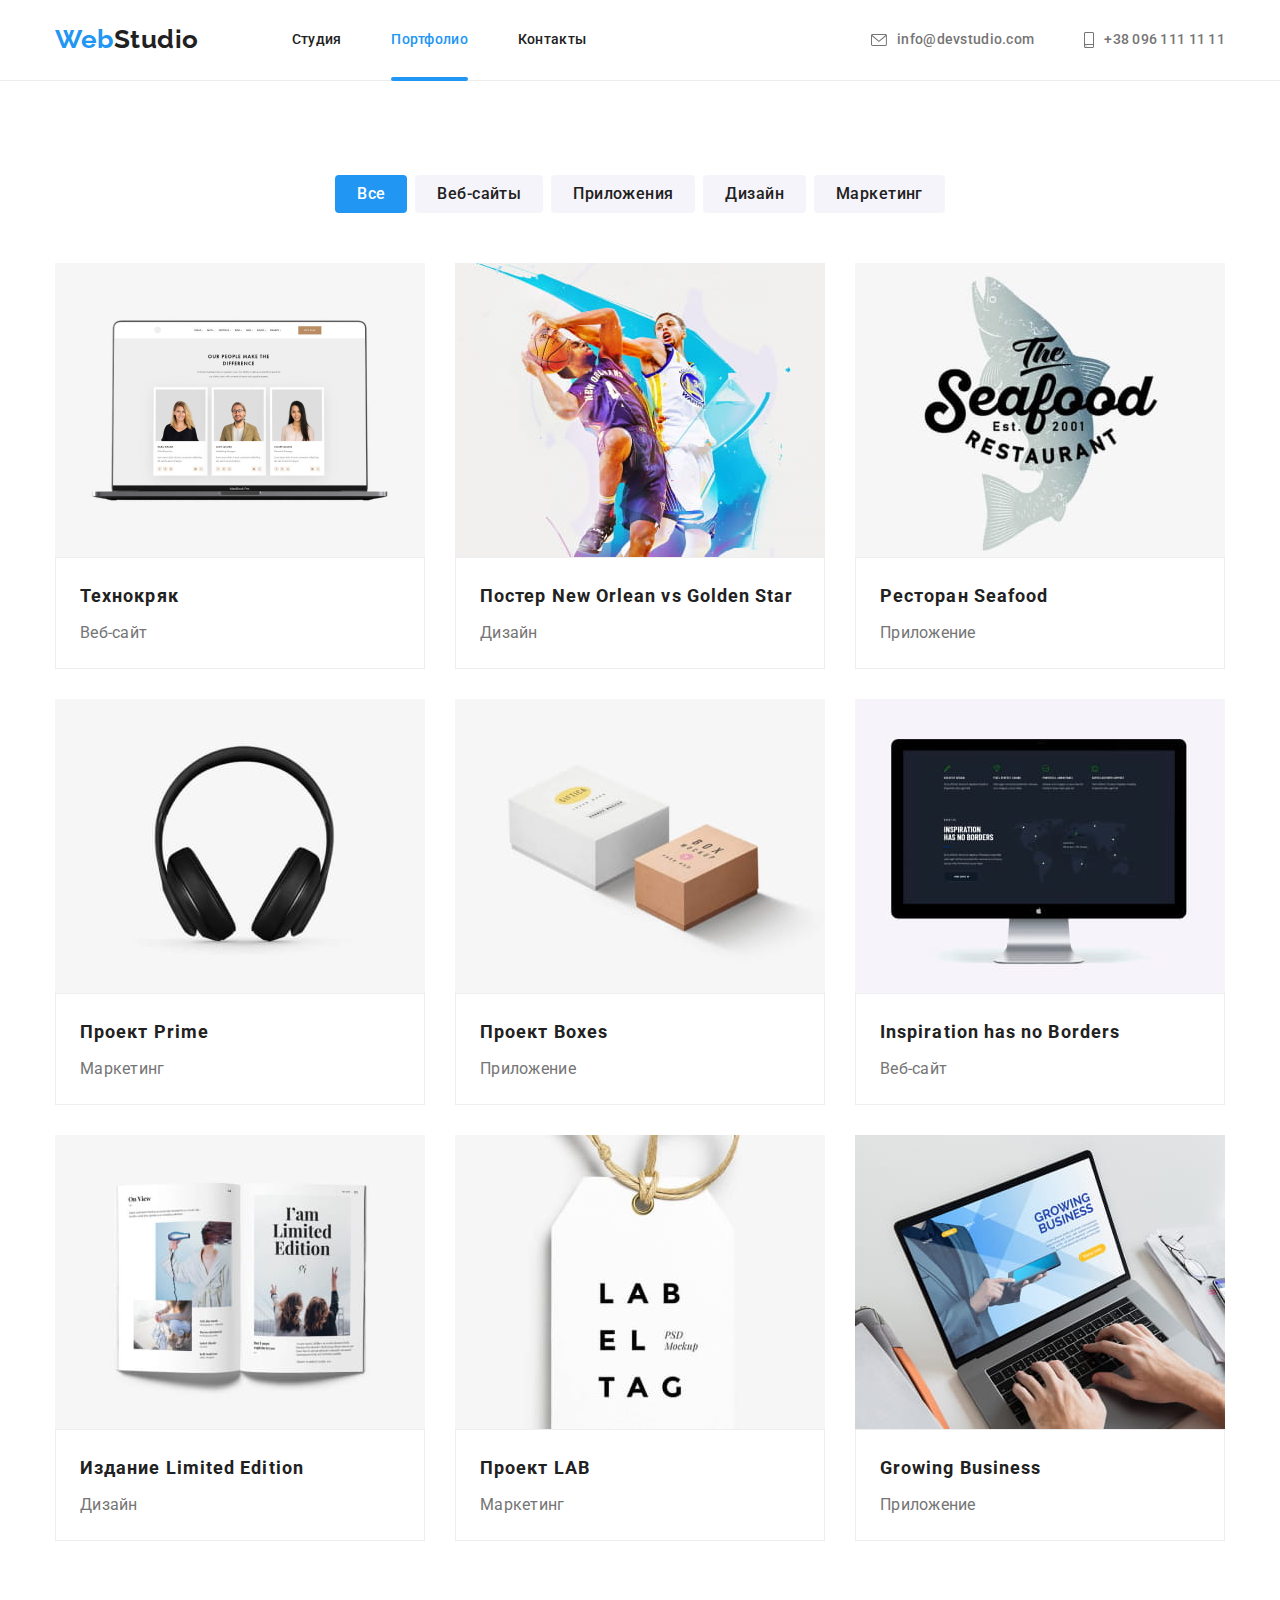
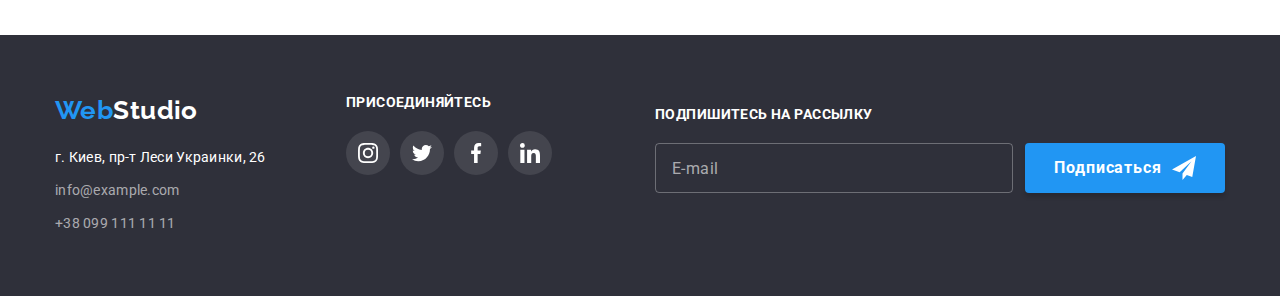
==== commit 4ac7a671: "added sass components" ====
--- a/portfolio.html
+++ b/portfolio.html
@@ -13,7 +13,7 @@
       rel="stylesheet"
       href="https://cdnjs.cloudflare.com/ajax/libs/modern-normalize/1.1.0/modern-normalize.min.css"
     />
-    <link rel="stylesheet" href="./css/styles.css" />
+    <link rel="stylesheet" href="./css/main.min.css" />
   </head>
   <body>
     <!-----------------------------HEADER----------------------------->
@@ -71,7 +71,7 @@
           <!-- -----------------------Buttons ------------------------->
 
           <div class="filter__container">
-            <ul class="filter__list list">
+            <ul class="filter list">
               <li class="filter__item">
                 <button
                   type="button"
@@ -97,7 +97,7 @@
 
           <!-- ---------------- Heading Portfolio ------------------------ -->
 
-          <div class="examples__container">
+          <div class="examples">
             <ul class="examples__list list">
               <li class="examples__item">
                 <a href="" class="link">
@@ -187,7 +187,30 @@
                     </p>
                   </div>
                   <div class="examples__label-wrap">
-                    <h2 class="examples__heading">Ресторан Seafood</h2>
+                    <h2 class="examples__heading">Проект Prime</h2>
+                    <p class="examples__label">Маркетинг</p>
+                  </div>
+                </a>
+              </li>
+
+              <li class="examples__item">
+                <a href="" class="link">
+                  <div class="examples__thumb">
+                    <img
+                      src="./images/boxes.jpg"
+                      class="image"
+                      alt="приложение для ресторана"
+                      width="370"
+                    />
+                    <p class="examples__text">
+                      Ресурс предлагает комплексные предложения с разным уровнем
+                      функционала и сервисов. Все это позволит посетителю
+                      получить исчерпывающие сведения <br />
+                      о компании или частном лице.
+                    </p>
+                  </div>
+                  <div class="examples__label-wrap">
+                    <h2 class="examples__heading">Проект Boxes</h2>
                     <p class="examples__label">Приложение</p>
                   </div>
                 </a>
@@ -197,29 +220,6 @@
                 <a href="" class="link">
                   <div class="examples__thumb">
                     <img
-                      src="./images/boxes.jpg"
-                      class="image"
-                      alt="приложение для ресторана"
-                      width="370"
-                    />
-                    <p class="examples__text">
-                      Ресурс предлагает комплексные предложения с разным уровнем
-                      функционала и сервисов. Все это позволит посетителю
-                      получить исчерпывающие сведения <br />
-                      о компании или частном лице.
-                    </p>
-                  </div>
-                  <div class="examples__label-wrap">
-                    <h2 class="examples__heading">Ресторан Seafood</h2>
-                    <p class="examples__label">Приложение</p>
-                  </div>
-                </a>
-              </li>
-
-              <li class="examples__item">
-                <a href="" class="link">
-                  <div class="examples__thumb">
-                    <img
                       src="./images/web-inspirations.jpg"
                       class="image"
                       alt="приложение для ресторана"
@@ -233,8 +233,10 @@
                     </p>
                   </div>
                   <div class="examples__label-wrap">
-                    <h2 class="examples__heading">Ресторан Seafood</h2>
-                    <p class="examples__label">Приложение</p>
+                    <h2 class="examples__heading">
+                      Inspiration has no Borders
+                    </h2>
+                    <p class="examples__label">Веб-сайт</p>
                   </div>
                 </a>
               </li>
@@ -256,8 +258,8 @@
                     </p>
                   </div>
                   <div class="examples__label-wrap">
-                    <h2 class="examples__heading">Ресторан Seafood</h2>
-                    <p class="examples__label">Приложение</p>
+                    <h2 class="examples__heading">Издание Limited Edition</h2>
+                    <p class="examples__label">Дизайн</p>
                   </div>
                 </a>
               </li>
@@ -279,8 +281,8 @@
                     </p>
                   </div>
                   <div class="examples__label-wrap">
-                    <h2 class="examples__heading">Ресторан Seafood</h2>
-                    <p class="examples__label">Приложение</p>
+                    <h2 class="examples__heading">Проект LAB</h2>
+                    <p class="examples__label">Маркетинг</p>
                   </div>
                 </a>
               </li>
@@ -302,7 +304,7 @@
                     </p>
                   </div>
                   <div class="examples__label-wrap">
-                    <h2 class="examples__heading">Ресторан Seafood</h2>
+                    <h2 class="examples__heading">Growing Business</h2>
                     <p class="examples__label">Приложение</p>
                   </div>
                 </a>
@@ -317,7 +319,7 @@
 
     <footer class="footer">
       <div class="container footer__container">
-        <div class="address__wrap">
+        <div class="address">
           <a href="./index.html" lang="en" class="logo logo--footer"
             ><span class="logo--accent">Web</span>Studio</a
           >
@@ -387,7 +389,7 @@
 
         <!-- -------------------------SUBSCRIBE-------------------------- -->
 
-        <div class="subscribe__section">
+        <div class="subscribe">
           <form autocomplete="off">
             <label class="subscribe__field">
               <span class="subscribe__label">Подпишитесь на рассылку</span>
--- a/css/main.min.css
+++ b/css/main.min.css
@@ -0,0 +1,2 @@
+/*! modern-normalize v0.6.0 | MIT License | https://github.com/sindresorhus/modern-normalize */*,*::before,*::after{-webkit-box-sizing:border-box;box-sizing:border-box}:root{-moz-tab-size:4;-o-tab-size:4;tab-size:4}html{line-height:1.15;-webkit-text-size-adjust:100%}body{margin:0}body{font-family:system-ui,-apple-system,"Segoe UI",Roboto,Helvetica,Arial,sans-serif,"Apple Color Emoji","Segoe UI Emoji"}hr{height:0}abbr[title]{-webkit-text-decoration:underline dotted;text-decoration:underline dotted}b,strong{font-weight:bolder}code,kbd,samp,pre{font-family:SFMono-Regular, Consolas, "Liberation Mono", Menlo, monospace;font-size:1em}small{font-size:80%}sub,sup{font-size:75%;line-height:0;position:relative;vertical-align:baseline}sub{bottom:-0.25em}sup{top:-0.5em}button,input,optgroup,select,textarea{font-family:inherit;font-size:100%;line-height:1.15;margin:0}button,select{text-transform:none}button,[type="button"],[type="reset"],[type="submit"]{-webkit-appearance:button}button::-moz-focus-inner,[type="button"]::-moz-focus-inner,[type="reset"]::-moz-focus-inner,[type="submit"]::-moz-focus-inner{border-style:none;padding:0}button:-moz-focusring,[type="button"]:-moz-focusring,[type="reset"]:-moz-focusring,[type="submit"]:-moz-focusring{outline:1px dotted ButtonText}fieldset{padding:0.35em 0.75em 0.625em}legend{padding:0}progress{vertical-align:baseline}[type="number"]::-webkit-inner-spin-button,[type="number"]::-webkit-outer-spin-button{height:auto}[type="search"]{-webkit-appearance:textfield;outline-offset:-2px}[type="search"]::-webkit-search-decoration{-webkit-appearance:none}::-webkit-file-upload-button{-webkit-appearance:button;font:inherit}summary{display:list-item}.visually-hidden{position:absolute;white-space:nowrap;width:1px;height:1px;overflow:hidden;border:0;padding:0;clip:rect(0 0 0 0);-webkit-clip-path:inset(50%);clip-path:inset(50%);margin:-1px}body{background-color:#fff;color:#212121;font-family:Roboto, Arial, sans-serif;font-weight:400;font-size:14px;letter-spacing:0.03em;line-height:1.17}.button{min-width:200px;height:50px;border:0;border-radius:4px;font-family:inherit;font-weight:700;font-size:16px;line-height:1.88;letter-spacing:0.06em;color:#fff;background-color:#2196f3;-webkit-box-shadow:0px 4px 4px rgba(0,0,0,0.15);box-shadow:0px 4px 4px rgba(0,0,0,0.15);cursor:pointer;-webkit-transition:color 250ms cubic-bezier(0.4, 0, 0.2, 1),background-color 250ms cubic-bezier(0.4, 0, 0.2, 1);transition:color 250ms cubic-bezier(0.4, 0, 0.2, 1),background-color 250ms cubic-bezier(0.4, 0, 0.2, 1)}.container{margin-left:auto;margin-right:auto;width:1200px;padding-left:15px;padding-right:15px}.link{display:block;font-weight:500;line-height:1.14;letter-spacing:0.02em;text-decoration:none}h1,h2,h3,h4,h5,h6,p{margin:0}ul,ol{margin:0;padding:0;list-style:none}.list{padding:0;margin:0;list-style:none;font-style:normal}.image{display:block;line-height:0}.header{border-bottom:1px solid #ececec}.header__container{display:-webkit-box;display:-ms-flexbox;display:flex;-webkit-box-align:center;-ms-flex-align:center;align-items:center}.header__nav{display:-webkit-box;display:-ms-flexbox;display:flex;-webkit-box-align:center;-ms-flex-align:center;align-items:center}.site-nav{display:-webkit-box;display:-ms-flexbox;display:flex;margin-left:93px}.site-nav__item{position:relative}.site-nav__link{padding-top:32px;padding-bottom:32px;color:#212121;-webkit-transition:color 250ms cubic-bezier(0.4, 0, 0.2, 1);transition:color 250ms cubic-bezier(0.4, 0, 0.2, 1)}.site-nav__link:hover,.site-nav__link:focus{color:#2196f3}.site-nav__link--current{color:#2196f3}.site-nav__link--current::after{position:absolute;left:0;bottom:-1px;content:'';display:block;width:100%;height:4px;border-radius:2px;background-color:#2196f3}.site-nav__item+.site-nav__item,.address-nav__item+.address-nav__item{margin-left:50px}.address-nav{display:-webkit-box;display:-ms-flexbox;display:flex;margin-left:auto}.address-nav__link{display:-webkit-box;display:-ms-flexbox;display:flex;-webkit-box-align:center;-ms-flex-align:center;align-items:center;padding-top:32px;padding-bottom:32px;color:#757575;-webkit-transition:color 250ms cubic-bezier(0.4, 0, 0.2, 1);transition:color 250ms cubic-bezier(0.4, 0, 0.2, 1)}.address-nav__link:hover,.address-nav__link:focus{color:#2196f3}.address-nav__icon{margin-right:10px;fill:currentColor;-webkit-transition:fill 250ms cubic-bezier(0.4, 0, 0.2, 1);transition:fill 250ms cubic-bezier(0.4, 0, 0.2, 1)}.address-nav__icon:hover,.address-nav__icon:focus{fill:#2196f3}.logo{padding-top:24px;padding-bottom:25px;color:#212121;font-family:Raleway, sans-serif;font-weight:700;font-size:26px;line-height:1.19;text-decoration:none}.logo--accent{color:#2196f3}.logo--footer{padding:0;margin-bottom:20px;color:#fff}.hero{padding-top:200px;padding-bottom:200px}.hero__overlay{max-width:1600px;height:600px;margin-left:auto;margin-right:auto;background-image:-webkit-gradient(linear, left top, right top, from(rgba(47,48,58,0.4)), to(rgba(47,48,58,0.4))),url(../images/hero-img.jpg);background-image:linear-gradient(to right, rgba(47,48,58,0.4), rgba(47,48,58,0.4)),url(../images/hero-img.jpg);background-size:cover}.hero__title{margin-bottom:30px;margin-left:auto;margin-right:auto;max-width:696px;font-weight:900;font-size:44px;line-height:1.36;text-align:center;letter-spacing:0.06em;text-transform:uppercase;color:#fff}.button-wrap{display:-webkit-box;display:-ms-flexbox;display:flex;-webkit-box-pack:center;-ms-flex-pack:center;justify-content:center;-webkit-box-align:center;-ms-flex-align:center;align-items:center}.button:hover,.button:focus{color:#2196f3;background-color:#fff}.features{padding-top:94px}.features__list{display:-webkit-box;display:-ms-flexbox;display:flex;-ms-flex-wrap:wrap;flex-wrap:wrap}.features__item{width:270px}.features__item:not(:last-child){margin-right:30px}.features__icon{display:-webkit-box;display:-ms-flexbox;display:flex;-webkit-box-pack:center;-ms-flex-pack:center;justify-content:center;-webkit-box-align:center;-ms-flex-align:center;align-items:center;height:120px;margin-bottom:30px;border-radius:4px;background:#f5f4fa}.features__text{margin-top:10px;margin-bottom:0;line-height:1.71;color:#757575}.about{padding-top:94px;padding-bottom:94px}.about__list{display:-webkit-box;display:-ms-flexbox;display:flex;-ms-flex-wrap:wrap;flex-wrap:wrap;margin-top:50px}.about__item{position:relative}.about__item:not(:last-child){margin-right:30px}.about__overlay{position:absolute;left:0;bottom:3px;display:-webkit-box;display:-ms-flexbox;display:flex;-webkit-box-align:center;-ms-flex-align:center;align-items:center;-webkit-box-pack:center;-ms-flex-pack:center;justify-content:center;width:100%;height:70px;background:rgba(47,48,58,0.8)}.about__overlay-title{font-family:'Roboto';font-weight:700;font-size:14px;line-height:1.14;text-transform:uppercase;color:#fff}.about__title,.members__title{font-weight:700;font-size:36px;line-height:1.17;text-align:center;color:#212121}.members{padding-top:94px;padding-bottom:94px;background-color:#f5f4fa}.members__list{display:-webkit-box;display:-ms-flexbox;display:flex;-ms-flex-wrap:wrap;flex-wrap:wrap;margin-top:50px}.members__item{padding-bottom:30px;background-color:#fff;-webkit-box-shadow:0px 1px 1px rgba(0,0,0,0.14),0px 2px 1px rgba(0,0,0,0.2);box-shadow:0px 1px 1px rgba(0,0,0,0.14),0px 2px 1px rgba(0,0,0,0.2);border-radius:0px 0px 4px 4px}.members__item:not(:last-child){margin-right:30px}.members__label{margin-top:30px;margin-bottom:0;color:#212121;font-weight:500;font-size:16px;line-height:1.19;text-align:center}.members__text{margin-top:10px;font-size:16px;line-height:1.19;text-align:center}.socials{display:-webkit-box;display:-ms-flexbox;display:flex;-webkit-box-pack:center;-ms-flex-pack:center;justify-content:center;-webkit-box-align:center;-ms-flex-align:center;align-items:center;margin-top:16px}.socials__item:not(:last-child){margin-right:10px}.socials__link{display:-webkit-box;display:-ms-flexbox;display:flex;-webkit-box-pack:center;-ms-flex-pack:center;justify-content:center;-webkit-box-align:center;-ms-flex-align:center;align-items:center;width:44px;height:44px;border-radius:50%;background-color:transparent;-webkit-transition:background-color 250ms cubic-bezier(0.4, 0, 0.2, 1);transition:background-color 250ms cubic-bezier(0.4, 0, 0.2, 1)}.socials__link:hover,.socials__link:focus{background-color:#2196f3}.socials__icon{fill:#afb1b8;-webkit-transition:fill 250ms cubic-bezier(0.4, 0, 0.2, 1);transition:fill 250ms cubic-bezier(0.4, 0, 0.2, 1)}.socials__item:hover .socials__icon,.socials__link:focus .socials__icon{fill:#fff}.clients{padding-top:94px;padding-bottom:94px}.clients__title{text-align:center;margin-left:auto;margin-right:auto;margin-bottom:50px;font-size:36px;line-height:1.17}.clients__list{display:-webkit-box;display:-ms-flexbox;display:flex;-webkit-box-pack:justify;-ms-flex-pack:justify;justify-content:space-between}.clients__item{width:170px;height:92px}.clients__link{width:100%;height:100%;display:-webkit-box;display:-ms-flexbox;display:flex;-webkit-box-align:center;-ms-flex-align:center;align-items:center;-webkit-box-pack:center;-ms-flex-pack:center;justify-content:center;border:1px solid #afb1b8;border-radius:4px;-webkit-transition:border-color 250ms cubic-bezier(0.4, 0, 0.2, 1);transition:border-color 250ms cubic-bezier(0.4, 0, 0.2, 1)}.clients__link:hover,.clients__link:focus{border-color:#2196f3}.clients__icon{fill:#afb1b8;-webkit-transition:fill 250ms cubic-bezier(0.4, 0, 0.2, 1);transition:fill 250ms cubic-bezier(0.4, 0, 0.2, 1)}.clients__link:hover .clients__icon,.clients__link:focus .clients__icon{fill:#2196f3}.footer{padding-top:60px;padding-bottom:60px;background-color:#2f303a}.footer__container{display:-webkit-box;display:-ms-flexbox;display:flex;-webkit-box-pack:justify;-ms-flex-pack:justify;justify-content:space-between}.address{display:-webkit-box;display:-ms-flexbox;display:flex;-webkit-box-orient:vertical;-webkit-box-direction:normal;-ms-flex-direction:column;flex-direction:column;margin-right:70px}.address__link{display:block;color:#fff}.address__contact{display:block;margin-top:9px;color:rgba(255,255,255,0.6)}.address__item .link{font-weight:inherit;line-height:1.71;text-decoration:none;font-style:normal;-webkit-transition:color 250ms cubic-bezier(0.4, 0, 0.2, 1);transition:color 250ms cubic-bezier(0.4, 0, 0.2, 1)}.address__item .link:hover,.address__item .link:focus{color:#2196f3}.community{min-width:206px;margin-top:12px;display:-webkit-box;display:-ms-flexbox;display:flex;-webkit-box-orient:vertical;-webkit-box-direction:normal;-ms-flex-direction:column;flex-direction:column}.community__title{display:-webkit-box;display:-ms-flexbox;display:flex;margin-bottom:20px;font-weight:700;font-size:14px;line-height:1.14;text-transform:uppercase;color:#fff}.community__list{display:-webkit-box;display:-ms-flexbox;display:flex}.community__item:not(:last-child){margin-right:10px}.community__link{display:-webkit-box;display:-ms-flexbox;display:flex;-webkit-box-pack:center;-ms-flex-pack:center;justify-content:center;-webkit-box-align:center;-ms-flex-align:center;align-items:center;width:44px;height:44px;border-radius:50%;background-color:rgba(255,255,255,0.1);-webkit-transition:background-color 250ms cubic-bezier(0.4, 0, 0.2, 1);transition:background-color 250ms cubic-bezier(0.4, 0, 0.2, 1)}.community__link:hover,.community__link:focus{background-color:#2196f3}.community__icon{fill:#fff}.subscribe{display:-webkit-box;display:-ms-flexbox;display:flex;-webkit-box-align:end;-ms-flex-align:end;align-items:flex-end;min-width:570px;height:86px;margin-top:12px;margin-left:93px}.subscribe__field{display:-webkit-box;display:-ms-flexbox;display:flex;-webkit-box-orient:vertical;-webkit-box-direction:normal;-ms-flex-direction:column;flex-direction:column}.subscribe__field input::-webkit-input-placeholder{font-weight:400;font-size:16px;line-height:1.25;letter-spacing:0.03em;color:rgba(255,255,255,0.6)}.subscribe__field input:-ms-input-placeholder{font-weight:400;font-size:16px;line-height:1.25;letter-spacing:0.03em;color:rgba(255,255,255,0.6)}.subscribe__field input::-ms-input-placeholder{font-weight:400;font-size:16px;line-height:1.25;letter-spacing:0.03em;color:rgba(255,255,255,0.6)}.subscribe__field input::placeholder{font-weight:400;font-size:16px;line-height:1.25;letter-spacing:0.03em;color:rgba(255,255,255,0.6)}.subscribe__label{margin-bottom:20px;font-weight:700;line-height:1.14;text-transform:uppercase;color:#fff}.subscribe__input{padding-top:15px;padding-bottom:15px;padding-left:16px;width:358px;height:50px;font-family:inherit;font-size:16px;line-height:1.25;display:-webkit-box;display:-ms-flexbox;display:flex;-webkit-box-align:center;-ms-flex-align:center;align-items:center;letter-spacing:0.03em;color:rgba(255,255,255,0.6);border:1px solid rgba(255,255,255,0.3);background-color:transparent;border-radius:4px}.subscribe__button{display:-webkit-box;display:-ms-flexbox;display:flex;-webkit-box-align:center;-ms-flex-align:center;align-items:center;-webkit-box-pack:center;-ms-flex-pack:center;justify-content:center;margin-left:12px;font-weight:700;font-size:16px;line-height:1.88;letter-spacing:0.06em;fill:currentColor;-webkit-transition:fill 250ms cubic-bezier(0.4, 0, 0.2, 1);transition:fill 250ms cubic-bezier(0.4, 0, 0.2, 1)}.subscribe__icon{height:100%;margin-left:10px}.subscribe__button:hover .subscribe__icon,.subscribe__button:focus .subscribe__icon{fill:#2196f3}.portfolio__section{padding-top:94px;padding-bottom:94px}.filter{display:-webkit-box;display:-ms-flexbox;display:flex;-ms-flex-wrap:wrap;flex-wrap:wrap;-webkit-box-pack:center;-ms-flex-pack:center;justify-content:center}.filter__item:not(:last-child){margin-right:8px}.filter__button{padding:6px 22px;border:0;border-radius:4px;color:#212121;background-color:#f5f4fa;font-family:inherit;font-weight:500;font-size:16px;line-height:1.62;letter-spacing:inherit;cursor:pointer;-webkit-transition:color 250ms cubic-bezier(0.4, 0, 0.2, 1),background-color 250ms cubic-bezier(0.4, 0, 0.2, 1),-webkit-box-shadow 250ms cubic-bezier(0.4, 0, 0.2, 1);transition:color 250ms cubic-bezier(0.4, 0, 0.2, 1),background-color 250ms cubic-bezier(0.4, 0, 0.2, 1),-webkit-box-shadow 250ms cubic-bezier(0.4, 0, 0.2, 1);transition:color 250ms cubic-bezier(0.4, 0, 0.2, 1),background-color 250ms cubic-bezier(0.4, 0, 0.2, 1),box-shadow 250ms cubic-bezier(0.4, 0, 0.2, 1);transition:color 250ms cubic-bezier(0.4, 0, 0.2, 1),background-color 250ms cubic-bezier(0.4, 0, 0.2, 1),box-shadow 250ms cubic-bezier(0.4, 0, 0.2, 1),-webkit-box-shadow 250ms cubic-bezier(0.4, 0, 0.2, 1)}.filter__button:hover,.filter__button:focus{color:#fff;background-color:#2196f3;-webkit-box-shadow:0px 3px 1px rgba(0,0,0,0.1),0px 1px 2px rgba(0,0,0,0.08),0px 2px 2px rgba(0,0,0,0.12);box-shadow:0px 3px 1px rgba(0,0,0,0.1),0px 1px 2px rgba(0,0,0,0.08),0px 2px 2px rgba(0,0,0,0.12)}.filter__button--current{color:#fff;background-color:#2196f3;cursor:pointer}.examples__list{display:-webkit-box;display:-ms-flexbox;display:flex;-ms-flex-wrap:wrap;flex-wrap:wrap;margin-top:50px;margin-right:-30px;margin-bottom:-30px}.examples__item{width:calc(100% / 3 - 30px);margin-right:30px;margin-bottom:30px;overflow:hidden;-webkit-transition:-webkit-box-shadow 250ms cubic-bezier(0.4, 0, 0.2, 1);transition:-webkit-box-shadow 250ms cubic-bezier(0.4, 0, 0.2, 1);transition:box-shadow 250ms cubic-bezier(0.4, 0, 0.2, 1);transition:box-shadow 250ms cubic-bezier(0.4, 0, 0.2, 1), -webkit-box-shadow 250ms cubic-bezier(0.4, 0, 0.2, 1)}.examples__item:hover{-webkit-box-shadow:0px 1px 1px rgba(0,0,0,0.12),0px 4px 4px rgba(0,0,0,0.06),1px 4px 6px rgba(0,0,0,0.16);box-shadow:0px 1px 1px rgba(0,0,0,0.12),0px 4px 4px rgba(0,0,0,0.06),1px 4px 6px rgba(0,0,0,0.16)}.examples__label-wrap{padding:20px 24px;border:1px solid #eeeeee;-webkit-box-sizing:border-box;box-sizing:border-box}.examples__heading{color:#212121;font-weight:700;font-size:18px;line-height:2;letter-spacing:0.06em;-webkit-transition:color 250ms cubic-bezier(0.4, 0, 0.2, 1);transition:color 250ms cubic-bezier(0.4, 0, 0.2, 1)}.examples__heading:hover,.examples__heading:focus{color:#2196f3}.examples__label{margin-top:4px;font-size:16px;line-height:1.88;font-weight:400;color:#757575;-webkit-transition:color 250ms cubic-bezier(0.4, 0, 0.2, 1);transition:color 250ms cubic-bezier(0.4, 0, 0.2, 1)}.examples__label:hover,.examples__label:focus{color:#2196f3}.examples__thumb{position:relative;overflow:hidden}.examples__text{position:absolute;left:0;top:0;display:-webkit-box;display:-ms-flexbox;display:flex;-webkit-box-align:center;-ms-flex-align:center;align-items:center;padding:63px 24px;width:100%;height:100%;background-color:rgba(33,150,243,0.9);font-weight:400;font-size:18px;line-height:1.56;letter-spacing:0.03em;color:#fff;-webkit-transform:translateY(100%);transform:translateY(100%);opacity:0;-webkit-transition:opacity 250ms cubic-bezier(0.4, 0, 0.2, 1),-webkit-transform 250ms cubic-bezier(0.4, 0, 0.2, 1);transition:opacity 250ms cubic-bezier(0.4, 0, 0.2, 1),-webkit-transform 250ms cubic-bezier(0.4, 0, 0.2, 1);transition:transform 250ms cubic-bezier(0.4, 0, 0.2, 1),opacity 250ms cubic-bezier(0.4, 0, 0.2, 1);transition:transform 250ms cubic-bezier(0.4, 0, 0.2, 1),opacity 250ms cubic-bezier(0.4, 0, 0.2, 1),-webkit-transform 250ms cubic-bezier(0.4, 0, 0.2, 1)}.examples__item:hover .examples__text{-webkit-transform:translateY(0);transform:translateY(0);opacity:1;-webkit-transition:-webkit-transform 250ms cubic-bezier(0.4, 0, 0.2, 1);transition:-webkit-transform 250ms cubic-bezier(0.4, 0, 0.2, 1);transition:transform 250ms cubic-bezier(0.4, 0, 0.2, 1);transition:transform 250ms cubic-bezier(0.4, 0, 0.2, 1), -webkit-transform 250ms cubic-bezier(0.4, 0, 0.2, 1)}.backdrop{position:fixed;top:0;left:0;width:100%;height:100%;opacity:1;background-color:rgba(0,0,0,0.2)}.backdrop.is-hidden{opacity:0;pointer-events:none}.backdrop.is-hidden .modal{-webkit-transform:translate(-50%, -50%) scale(0.3);transform:translate(-50%, -50%) scale(0.3)}.modal{position:absolute;top:50%;left:50%;-webkit-transform:translate(-50%, -50%);transform:translate(-50%, -50%);min-width:528px;min-height:581px;padding:40px;background-color:#fff;-webkit-box-shadow:0px 1px 3px rgba(0,0,0,0.12),0px 1px 1px rgba(0,0,0,0.14),0px 2px 1px rgba(0,0,0,0.2);box-shadow:0px 1px 3px rgba(0,0,0,0.12),0px 1px 1px rgba(0,0,0,0.14),0px 2px 1px rgba(0,0,0,0.2);border-radius:4px;-webkit-transform:translate(-50%, -50%) scale(1);transform:translate(-50%, -50%) scale(1);-webkit-transition:-webkit-transform 250ms cubic-bezier(0.4, 0, 0.2, 1);transition:-webkit-transform 250ms cubic-bezier(0.4, 0, 0.2, 1);transition:transform 250ms cubic-bezier(0.4, 0, 0.2, 1);transition:transform 250ms cubic-bezier(0.4, 0, 0.2, 1), -webkit-transform 250ms cubic-bezier(0.4, 0, 0.2, 1)}.modal__button{position:absolute;top:8px;right:8px;padding:0;width:30px;height:30px;border:1px solid rgba(0,0,0,0.1);border-radius:50%;cursor:pointer;background-color:#fff}.modal__icon--close{position:absolute;left:50%;right:50%;-webkit-transform:translate(-50%, -50%);transform:translate(-50%, -50%)}.modal__button:hover>.modal__icon--close{fill:#2196f3}.form{position:relative}.form__title{margin-bottom:30px;font-size:20px;line-height:1.15;text-align:center}.form__field{display:block;position:relative;margin-bottom:28px}.form__input{display:block;border:1px solid rgba(33,33,33,0.2);border-radius:4px;width:100%;height:40px;padding-left:42px;line-height:1.14;letter-spacing:0.01em}.form__field:focus-within>.form__input{border-color:#2196f3;outline:none}.form__label{position:absolute;top:-18px;font-size:12px;line-height:1.16;letter-spacing:0.01em;color:#757575}.form__icon{position:absolute;left:15px;top:50%;-webkit-transform:translateY(-50%);transform:translateY(-50%)}.form__field:focus-within>.form__icon{fill:#2196f3}.form__button{display:-webkit-box;display:-ms-flexbox;display:flex;-webkit-box-pack:center;-ms-flex-pack:center;justify-content:center;-webkit-box-align:center;-ms-flex-align:center;align-items:center;margin-top:30px}.text-field{position:relative;display:block;margin-bottom:20px}.text-field__label{position:absolute;top:-18px;font-size:12px;line-height:1.16;letter-spacing:0.01em;color:#757575}.text-field__input{width:100%;height:120px;padding:12px 15px;border:1px solid rgba(33,33,33,0.2);border-radius:4px;resize:none}.text-field__input::-webkit-input-placeholder{line-height:1.14;letter-spacing:0.01em;color:rgba(117,117,117,0.5)}.text-field__input:-ms-input-placeholder{line-height:1.14;letter-spacing:0.01em;color:rgba(117,117,117,0.5)}.text-field__input::-ms-input-placeholder{line-height:1.14;letter-spacing:0.01em;color:rgba(117,117,117,0.5)}.text-field__input::placeholder{line-height:1.14;letter-spacing:0.01em;color:rgba(117,117,117,0.5)}.text-field:focus-within>.text-field__input{border-color:#2196f3;outline:none}.checkbox{display:-webkit-box;display:-ms-flexbox;display:flex;-webkit-box-pack:center;-ms-flex-pack:center;justify-content:center;-webkit-box-align:center;-ms-flex-align:center;align-items:center}.checkbox__input{position:absolute;width:1px;height:1px;margin:-1px;border:0;padding:0;clip:rect(0 0 0 0);overflow:hidden}.checkbox__icon{position:relative;display:block;width:16px;height:15px;margin-right:7px;border:2px solid #212121;border-radius:2px}.checkbox__input:checked+.checkbox__icon{border-color:transparent;background-color:#2196f3}.checkbox__icon--check{position:absolute;left:50%;top:50%;-webkit-transform:translate(-50%, -50%);transform:translate(-50%, -50%)}.checkbox__label{line-height:1.71;color:#757575}.checkbox__link{color:#2196f3}
+/*# sourceMappingURL=main.min.css.map */